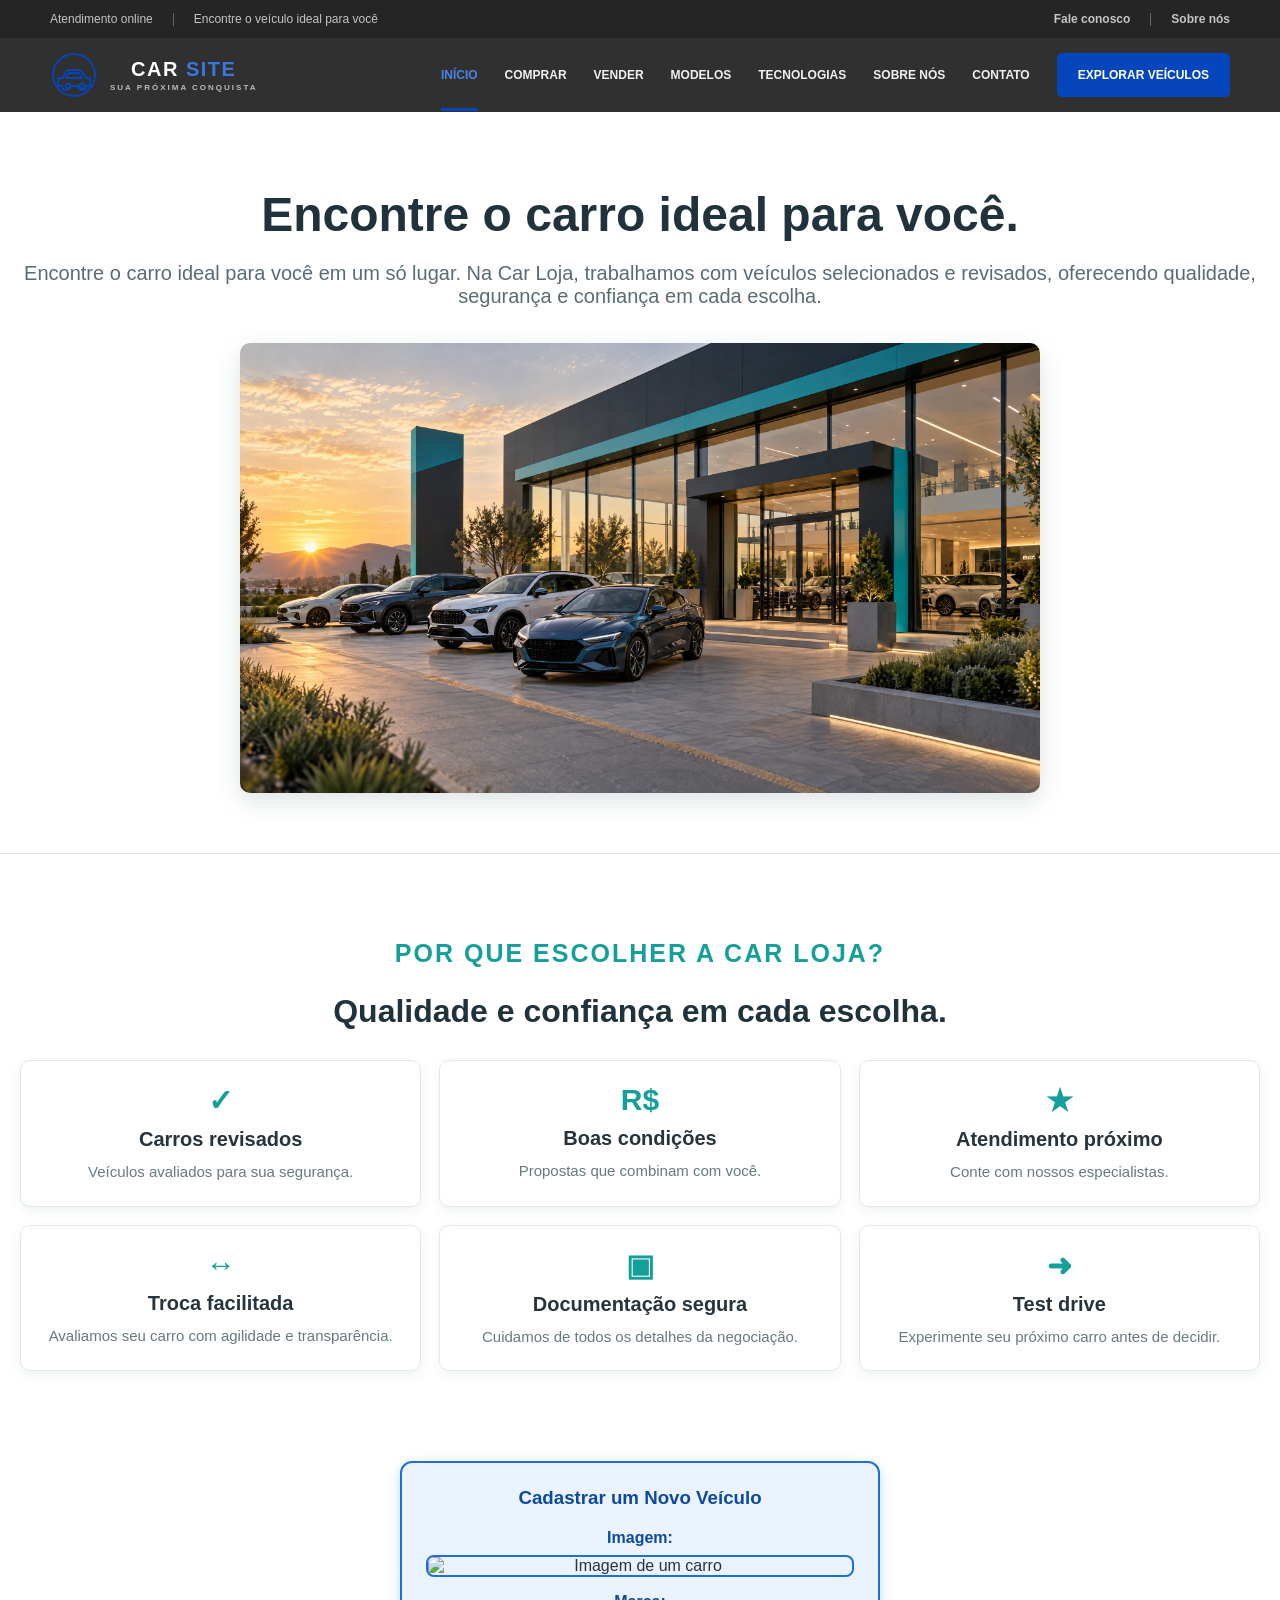
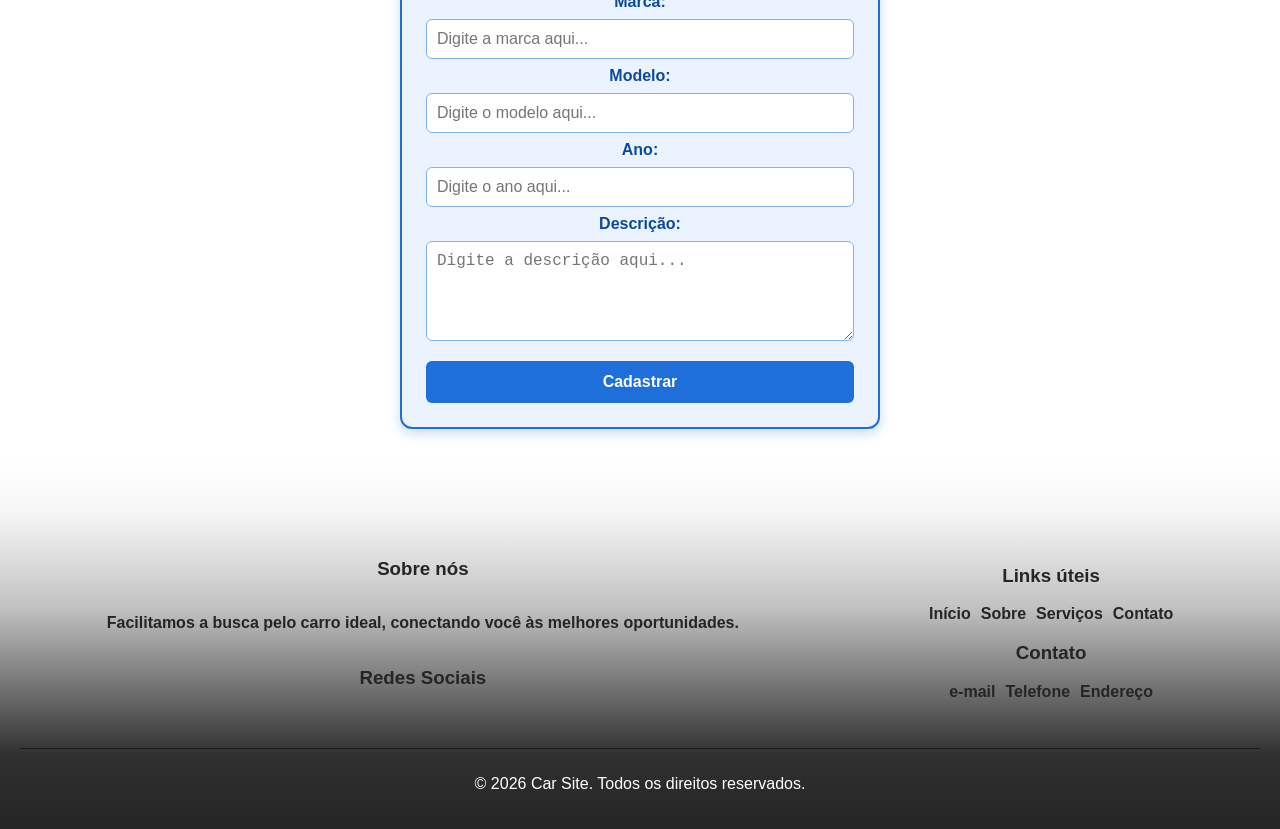
==== index.html @ 87655658 "terminei a pagina-tecnologia" ====
<!DOCTYPE html>
<html lang="pt-BR">

<head>
    <meta charset="UTF-8">
    <meta name="viewport" content="width=device-width, initial-scale=1.0">
    <meta name="description" content="Car Site - encontre seu próximo veículo.">
    <title>Car Site</title>

    <!-- Estilos do projeto -->
    <link rel="stylesheet" href="base.css">
    <link rel="stylesheet" href="css/style.css">
    <link rel="stylesheet" href="css/filtro.css">
</head> 
<body>
    <!-- Criado o primeiro arquivo do projeto -->

 <!-- CABECALHO: barra superior + navegacao principal -->
    <header class="site-header">

        <!-- Barra superior de informacoes -->
        <div class="topbar">
            <div class="header-container topbar-content">
                <div class="topbar-left">
                    <span>Atendimento online</span>
                    <span class="topbar-divider" aria-hidden="true"></span>
                    <span>Encontre o veículo ideal para você</span>
                </div>

                <div class="topbar-right">
                    <a href="#contato">Fale conosco</a>
                    <span class="topbar-divider" aria-hidden="true"></span>
                    <a href="#sobre">Sobre nós</a>
                </div>
            </div>
        </div>

        <!-- Navegacao principal -->
        <div class="main-nav">
            <div class="header-container nav-content">

                <a class="brand" href="#inicio" aria-label="Car Site - página inicial">
                    <span class="brand-mark" aria-hidden="true">
                        <svg viewBox="0 0 48 48" role="img">
                            <circle cx="24" cy="24" r="21" />
                            <path d="M8 27h5l4-8h14l5 8h4v8h-4a4 4 0 0 1-8 0h-8a4 4 0 0 1-8 0H8z" />
                            <path d="M19 22l-3 5h16l-3-5z" />
                            <circle cx="18" cy="35" r="2.4" />
                            <circle cx="32" cy="35" r="2.4" />
                        </svg>
                    </span>

                    <span class="brand-name">
                        <strong>CAR <span>SITE</span></strong>
                        <small>SUA PRÓXIMA CONQUISTA</small>
                    </span>
                </a>

                <!-- Menu mobile -->
                <input class="menu-toggle" type="checkbox" id="menu-toggle"
                    aria-label="Abrir ou fechar menu de navegação">

                <label class="menu-button" for="menu-toggle"
                    aria-label="Abrir ou fechar menu">
                    <span></span>
                    <span></span>
                    <span></span>
                </label>

                <nav class="navigation" aria-label="Menu principal">
                    <a class="nav-link active" href="index.html">Início</a>
                    <a class="nav-link" href="#comprar">Comprar</a>
                    <a class="nav-link" href="#vender">Vender</a>
                    <a class="nav-link" href="#modelos">Modelos</a>
                    <a class="nav-link" href="tecnologia.html">Tecnologias</a>
                    <a class="nav-link" href="#sobre">Sobre nós</a>
                    <a class="nav-link" href="#contato">Contato</a>
                    <a class="nav-cta" href="explorar.html">EXPLORAR VEÍCULOS</a>
                </nav>

            </div>
        </div>

    </header>

    <!-- Conteudo principal do site -->
    <main id="inicio">

        <section class="inicio">
            <h1>Encontre o carro ideal para você.</h1>
            <p>Encontre o carro ideal para você em um só lugar. Na Car Loja, trabalhamos com veículos selecionados e
                revisados, oferecendo qualidade, segurança e confiança em cada escolha.
            </p>
            <img class="imagem" src="./assets/loja-carros.png">
        </section>

        <section class="sobre" id="sobre">
            <p class="destaque">POR QUE ESCOLHER A CAR LOJA?</p>
            <h2>Qualidade e confiança em cada escolha.</h2>
            <div class="beneficios">
                <article><strong>✓</strong>
                    <h3>Carros revisados</h3>
                    <p>Veículos avaliados para sua segurança.</p>
                </article>
                <article><strong>R$</strong>
                    <h3>Boas condições</h3>
                    <p>Propostas que combinam com você.</p>
                </article>
                <article><strong>★</strong>
                    <h3>Atendimento próximo</h3>
                    <p>Conte com nossos especialistas.</p>
                </article>
                <article><strong>↔</strong>
                    <h3>Troca facilitada</h3>
                    <p>Avaliamos seu carro com agilidade e transparência.</p>
                </article>
                <article><strong>▣</strong>
                    <h3>Documentação segura</h3>
                    <p>Cuidamos de todos os detalhes da negociação.</p>
                </article>
                <article><strong>➜</strong>
                    <h3>Test drive</h3>
                    <p>Experimente seu próximo carro antes de decidir.</p>
                </article>
            </div>
        </section>
        
        <section class="formCadastro">
            <h3>Cadastrar um Novo Veículo</h3>

            <form id="formCadastroVeiculo">
                <label>Imagem:</label>
                <img src="https://midiawm1.webmotors.com.br/wp-content/uploads/2024/08/05142722/Fiat-Uno-Mille-Fire-Economy-2.webp" alt="Imagem de um carro" id="inImg">

                <label for="marca">Marca:</label>
                <input type="text" id="inMarca" name="marca" placeholder="Digite a marca aqui..." required>

                <label for="modelo">Modelo:</label>
                <input type="text" id="inModelo" name="modelo" placeholder="Digite o modelo aqui..." required>

                <label for="ano">Ano:</label>
                <input type="number" id="inAno" name="ano" placeholder="Digite o ano aqui..." required>

                <label for="descricao">Descrição:</label>
                <textarea name="descricao" id="inDescricao" placeholder="Digite a descrição aqui..."></textarea>

                <button type="submit">Cadastrar</button>
            </form>
        </section>

    </main>

    <!-- FOOTER desenvolvido pela colega -->
    <footer>

        <div class="informacoes">

            <div class="footer-esquerda">
                <h3>Sobre nós</h3>
                <p>Facilitamos a busca pelo carro ideal, conectando você às melhores oportunidades.</p>

                <h3>Redes Sociais</h3>

                <div class="links-redes-sociais">
                    <a href="" aria-label="Instagram">
                        <ion-icon name="logo-instagram"></ion-icon>
                    </a>

                    <a href="" aria-label="Facebook">
                        <ion-icon name="logo-facebook"></ion-icon>
                    </a>

                    <a href="" aria-label="LinkedIn">
                        <ion-icon name="logo-linkedin"></ion-icon>
                    </a>
                </div>
            </div>

            <div class="footer-direita">
                <h3>Links úteis</h3>

                <div class="links-uteis">
                    <a href="#">Início</a>
                    <a href="#">Sobre</a>
                    <a href="#">Serviços</a>
                    <a href="#">Contato</a>
                </div>

                <h3>Contato</h3>

                <div class="links-contato">
                    <a href="#">e-mail</a>
                    <a href="#">Telefone</a>
                    <a href="#">Endereço</a>
                </div>
            </div>

        </div>

        <hr>

        <div class="f2">
            <div class="footer-email">
                <p>© 2026 Car Site. Todos os direitos reservados.</p>
            </div>
        </div>

    </footer>

    <script type="module" src="./script.js"></script>
    <!-- Biblioteca de icones do footer -->
    <script type="module" src="https://unpkg.com/ionicons@7.1.0/dist/ionicons/ionicons.esm.js"></script>
    <script nomodule src="https://unpkg.com/ionicons@7.1.0/dist/ionicons/ionicons.js"></script>

</body>
</html>
---- base.css ----
body {
    min-height: 100vh;
    display: flex;
    flex-direction: column;
    background: #f4f8fa;
    color: #26343d;
    font: 16px Arial, sans-serif;
    text-align: center;
    padding: 0;
    margin: 0;
}

main {
    flex: 1;
    background-color: white;
}

/* =========== Formulário de Cadastro =============== */

.formCadastro {
    max-width: 480px;
    margin: 30px auto;
    padding: 24px;
    background-color: #eaf3ff;
    border: 2px solid #1e6fd9;
    border-radius: 12px;
    font-family: Arial, Helvetica, sans-serif;
    box-shadow: 0 4px 12px rgba(30, 111, 217, 0.25);
}

.formCadastro h3 {
    margin: 0 0 20px;
    text-align: center;
    color: #0d4a9e;
}

.formCadastro form {
    display: flex;
    flex-direction: column;
    gap: 8px;
}

.formCadastro label {
    font-weight: bold;
    color: #0d4a9e;
}

.formCadastro #inImg {
    width: 100%;
    max-height: 220px;
    object-fit: cover;
    border-radius: 8px;
    border: 2px solid #1e6fd9;
    margin-bottom: 8px;
}

.formCadastro input,
.formCadastro textarea {
    padding: 10px;
    border: 1px solid #7fb2f0;
    border-radius: 6px;
    background-color: #ffffff;
    font-size: 1rem;
    color: #0d2b52;
    outline: none;
    transition: border-color 0.2s, box-shadow 0.2s;
}

.formCadastro input:focus,
.formCadastro textarea:focus {
    border-color: #1e6fd9;
    box-shadow: 0 0 0 3px rgba(30, 111, 217, 0.25);
}

.formCadastro textarea {
    min-height: 100px;
    resize: vertical;
}

.formCadastro button {
    margin-top: 12px;
    padding: 12px;
    border: none;
    border-radius: 6px;
    background-color: #1e6fd9;
    color: #ffffff;
    font-size: 1rem;
    font-weight: bold;
    cursor: pointer;
    transition: background-color 0.2s;
}

.formCadastro button:hover {
    background-color: #0d4a9e;
}

.inicio {
    padding: 60px 20px
}

.destaque {
    color: #159f9a;
    font-size: 25px;
    font-weight: bold;
    letter-spacing: 2px
}

.inicio h1 {
    font-size: 48px;
    margin: 15px 0;
    color: #20323b
}

.inicio p:not(.destaque) {
    font-size: 20px;
    color: #5b6b73
}

.imagem {
    display: block;
    width: 100%;
    max-width: 800px;
    margin: 35px auto 0;
    border-radius: 10px;
    box-shadow: 0 8px 24px #23404a26
}

.imagem:hover {
    transform: scale(1.02);
    box-shadow: 0 10px 22px #23404a26;
}

.sobre {
    padding: 60px 20px;
    border-top: 1px solid #d9e4e8
}

.sobre h2 {
    font-size: 32px;
    margin: 10px 0 30px;
    color: #20323b
}

.beneficios {
    display: grid;
    grid-template-columns: repeat(3, 1fr);
    gap: 18px
}

.beneficios article {
    padding: 22px;
    background: #fff;
    border: 1px solid #e0eaed;
    border-radius: 10px;
    box-shadow: 0 4px 12px #23404a12;
    transition: transform .25s ease, box-shadow .25s ease
}

.beneficios article:hover {
    transform: scale(1.05);
    box-shadow: 0 10px 22px #23404a26
}

.beneficios strong {
    color: #159f9a;
    font-size: 30px
}

.beneficios h3 {
    font-size: 20px;
    margin: 10px 0;
    color: #26343d
}

.beneficios p {
    margin: 0;
    font-size: 15px;
    line-height: 1.5;
    color: #687980
}

footer {
    display: flex;
    flex-direction: column;
    justify-content: center;
    gap: 10px;
    align-items: center;
    padding: 20px;
    color:white;
    background: linear-gradient(
        to bottom,
        #ffffff 0%,
        #f5f5f5 15%,
        #c3c2c2 40%,
        #303030 80%,
        #252525 100%
    );
    
}

.informacoes {
    display: flex;
    background-color: transparent;
    align-items: center;
    flex-direction: row;
    gap: 150px;
    justify-content: center;
    width: 100%;
    margin-top: 40px;
    margin-bottom: 10px;
}

.footer-esquerda, .footer-direita {
    display: flex;
    flex-direction: column;
    align-items: center;
    padding: 20px;
    color: #252525;
    background-color: transparent;
     font-weight: bold;
}

a {
    color: #252525;
    text-decoration: none;
    font-weight: bold;
}

hr {
    border: none;
    height: 1px;
    background-color: rgb(24, 24, 24);
    width: 100%;
    margin: 0;
}

.links-redes-sociais {
    display: flex;
    gap: 10px;
}

.links-uteis {
    display: flex;
    gap: 10px;
}

.links-contato {
    display: flex;
    gap: 10px;
}
.card {
    width: 250px;
    padding: 15px;
    border: 1px solid #ddd;
    border-radius: 10px;
}

.card img {
    width: 100%;
    height: 150px;
    object-fit: cover;
    border-radius: 8px;
}

.lista {
    display: flex;
    flex-wrap: wrap;
}
---- css/style.css ----
/* ================================
   CAR SITE - CABECALHO
   ================================ */

:root {
  --header-dark: #252525;
  --header-main: #303030;
  --header-text: #f5f5f5;
  --header-muted: #c5c5c5;
  --brand-blue: #0646bd;
  --brand-blue-hover: #003995;
  --content-width: 1180px;
}

* {
  box-sizing: border-box;
}

html {
  scroll-behavior: smooth;
}

body {
  margin: 0;
  font-family: Arial, Helvetica, sans-serif;
}

/* Container centralizado */
.header-container {
  width: min(var(--content-width), calc(100% - 48px));
  margin: 0 auto;
}

/* Barra superior */
.topbar {
  min-height: 38px;
  background-color: var(--header-dark);
  color: var(--header-muted);
  font-size: 12px;
}

.topbar-content,
.topbar-left,
.topbar-right {
  display: flex;
  align-items: center;
}

.topbar-content {
  min-height: 38px;
  justify-content: space-between;
  gap: 20px;
}

.topbar-left,
.topbar-right {
  gap: 20px;
}

.topbar a {
  color: var(--header-muted);
  text-decoration: none;
  transition: color 0.2s ease;
}

.topbar a:hover {
  color: #ffffff;
}

.topbar-divider {
  width: 1px;
  height: 13px;
  background-color: #666666;
}

/* Barra principal de navegacao */
.main-nav {
  background-color: var(--header-main);
  color: var(--header-text);
}

.nav-content {
  min-height: 74px;
  display: flex;
  align-items: center;
  justify-content: space-between;
  gap: 32px;
}

/* Marca */
.brand {
  display: inline-flex;
  align-items: center;
  gap: 12px;
  flex-shrink: 0;
  color: var(--header-text);
  text-decoration: none;
}

.brand-mark {
  width: 48px;
  height: 48px;
  display: grid;
  place-items: center;
  color: var(--brand-blue);
}

.brand-mark svg {
  width: 100%;
  height: 100%;
  fill: none;
  stroke: currentColor;
  stroke-width: 1.8;
  stroke-linecap: round;
  stroke-linejoin: round;
}

.brand-mark svg path {
  fill: none;
}

.brand-name {
  display: flex;
  flex-direction: column;
  gap: 4px;
}

.brand-name strong {
  color: #ffffff;
  font-size: 20px;
  letter-spacing: 1.5px;
  line-height: 1;
}

.brand-name strong span {
  color: #3977df;
}

.brand-name small {
  color: #bcbcbc;
  font-size: 8px;
  letter-spacing: 2px;
}

/* Links do menu */
.navigation {
  display: flex;
  align-items: center;
  justify-content: flex-end;
  gap: 27px;
}

.nav-link {
  position: relative;
  padding: 29px 0;
  color: #f1f1f1;
  font-size: 12px;
  font-weight: 700;
  text-decoration: none;
  text-transform: uppercase;
  white-space: nowrap;
  transition: color 0.2s ease;
}

.nav-link:hover,
.nav-link.active {
  color: #4b83e5;
}

.nav-link.active::after {
  position: absolute;
  right: 0;
  bottom: 0;
  left: 0;
  height: 3px;
  background-color: var(--brand-blue);
  content: "";
}

/* Botao principal */
.nav-cta {
  display: inline-flex;
  min-height: 44px;
  align-items: center;
  justify-content: center;
  padding: 0 21px;
  border-radius: 5px;
  background-color: var(--brand-blue);
  color: #ffffff;
  font-size: 12px;
  font-weight: 700;
  text-decoration: none;
  white-space: nowrap;
  transition: background-color 0.2s ease, transform 0.2s ease;
}

.nav-cta:hover {
  background-color: var(--brand-blue-hover);
  transform: translateY(-1px);
}

/* Menu mobile: controle sem JavaScript */
.menu-toggle,
.menu-button {
  display: none;
}

/* Ajustes para telas menores */
@media (max-width: 980px) {
  .nav-content {
    gap: 18px;
  }

  .navigation {
    gap: 16px;
  }

  .nav-link {
    font-size: 11px;
  }

  .nav-cta {
    padding: 0 14px;
    font-size: 11px;
  }
}

@media (max-width: 760px) {
  .header-container {
    width: min(100% - 32px, var(--content-width));
  }

  .topbar-content {
    justify-content: center;
  }

  .topbar-left {
    display: none;
  }

  .topbar-right {
    min-height: 34px;
    gap: 14px;
  }

  .nav-content {
    position: relative;
    min-height: 70px;
    flex-wrap: wrap;
    justify-content: space-between;
    padding: 10px 0;
  }

  .brand-mark {
    width: 43px;
    height: 43px;
  }

  .brand-name strong {
    font-size: 18px;
  }

  /* Botao hamburguer */
  .menu-button {
    display: flex;
    width: 42px;
    height: 42px;
    flex-direction: column;
    align-items: center;
    justify-content: center;
    gap: 5px;
    border: 1px solid #555555;
    border-radius: 5px;
    cursor: pointer;
  }

  .menu-button span {
    width: 19px;
    height: 2px;
    border-radius: 2px;
    background-color: #ffffff;
  }

  .menu-toggle {
    position: absolute;
    width: 1px;
    height: 1px;
    overflow: hidden;
    clip: rect(0, 0, 0, 0);
    white-space: nowrap;
  }

  .navigation {
    display: none;
    width: 100%;
    flex-direction: column;
    align-items: stretch;
    gap: 0;
    padding: 8px 0 12px;
  }

  .nav-link {
    padding: 13px 4px;
    border-bottom: 1px solid #444444;
    font-size: 12px;
  }

  .nav-link.active::after {
    display: none;
  }

  .nav-cta {
    min-height: 43px;
    margin-top: 12px;
  }

  .menu-toggle:checked ~ .navigation {
    display: flex;
  }

  .menu-toggle:focus-visible + .menu-button {
    outline: 2px solid #7eabff;
    outline-offset: 3px;
  }
}

@media (max-width: 380px) {
  .topbar {
    font-size: 11px;
  }

  .topbar-right {
    gap: 9px;
  }

  .brand {
    gap: 8px;
  }

  .brand-mark {
    width: 38px;
    height: 38px;
  }

  .brand-name strong {
    font-size: 16px;
  }

  .brand-name small {
    font-size: 7px;
    letter-spacing: 1.5px;
  }
}


/* =====================================
   NEWSLETTER - CAR SITE
===================================== */

.newsletter-section {
    background: #172b3f;
    padding: 65px 8%;
    color: #ffffff;
}

.newsletter-container {
    max-width: 1200px;
    margin: 0 auto;
    display: flex;
    align-items: center;
    justify-content: space-between;
    gap: 50px;
}

.newsletter-text {
    flex: 1;
    text-align: center;
    display: flex;
    flex-direction: column;
    align-items: center;
    justify-content: center;
}

.newsletter-tag {
    color: #55aaff;
    font-size: 13px;
    font-weight: bold;
    letter-spacing: 2px;
}

.newsletter-text h2 {
    font-size: 34px;
    margin: 15px 0;
    text-align: center;
}

.newsletter-text p {
    color: #d1dbe5;
    line-height: 1.7;
    max-width: 480px;
    margin: 0 auto;
    text-align: center;
}

.newsletter-info {
    display: inline-block;
    margin-top: 15px;
    color: #8fc7ff;
    font-size: 14px;
    text-align: center;
}

.newsletter-form {
    flex: 1;
    max-width: 450px;
    background: #ffffff;
    padding: 30px;
    border-radius: 12px;
    color: #26384a;
}

.newsletter-input {
    display: flex;
    flex-direction: column;
    margin-bottom: 15px;
}

.newsletter-input label {
    font-weight: bold;
    margin-bottom: 7px;
    font-size: 14px;
    text-align: center;
}

.newsletter-input input {
    padding: 12px;
    border: 1px solid #d1d9e0;
    border-radius: 6px;
    font-size: 14px;
    outline: none;
    box-sizing: border-box;
    width: 100%;
}

.newsletter-input input:focus {
    border-color: #2585d8;
}

.newsletter-observacao {
    color: #687786;
    font-size: 12px;
    margin-bottom: 15px;
    text-align: center;
}

.newsletter-button {
    width: 100%;
    padding: 14px;
    border: none;
    border-radius: 6px;
    background: #2585d8;
    color: #ffffff;
    font-size: 15px;
    font-weight: bold;
    cursor: pointer;
    transition: background 0.3s;
}

.newsletter-button:hover {
    background: #1768ad;
}

/* RESPONSIVIDADE */

@media (max-width: 768px) {
    .newsletter-container {
        flex-direction: column;
        align-items: center;
        gap: 30px;
    }

    .newsletter-text {
        width: 100%;
    }

    .newsletter-text h2 {
        font-size: 27px;
    }

    .newsletter-form {
        max-width: 450px;
        box-sizing: border-box;
        width: 100%;
    }
}
---- css/filtro.css ----
.filtro {
    display: flex;
    justify-content: center;
    padding: 30px 20px;
    background-color: white;
}

.filtro-form {
    display: flex;
    flex-direction: row;
    align-items: flex-end;
    justify-content: center;
    flex-wrap: wrap;
    gap: 16px;
}

.filtro-campo {
    display: flex;
    flex-direction: column;
    gap: 6px;
    min-width: 220px;
}

.filtro-campo label {
    font-size: 13px;
    font-weight: 600;
    color: rgb(90, 90, 90);
    text-transform: uppercase;
    letter-spacing: 0.5px;
}

.filtro-campo input {
    padding: 13px 16px;
    font-size: 15px;
    color: black;
    background-color: rgb(245, 245, 245);
    border: 2px solid transparent;
    border-radius: 10px;
    transition: background-color 0.2s, border-color 0.2s;
}

.filtro-campo input::placeholder {
    color: rgb(150, 150, 150);
}

.filtro-campo input:hover {
    background-color: rgb(235, 235, 235);
}

.filtro-campo input:focus {
    outline: none;
    background-color: white;
    border-color: black;
}

/* esconde a setinha padrão do datalist */
.filtro-campo input::-webkit-calendar-picker-indicator {
    display: none !important;
}

.filtro-botoes {
    display: flex;
    gap: 10px;
}

.filtro-botoes button {
    padding: 13px 24px;
    font-size: 15px;
    font-weight: 600;
    border: 2px solid black;
    border-radius: 10px;
    cursor: pointer;
    transition: background-color 0.2s, color 0.2s;
}

.botao-filtrar {
    background-color: black;
    color: white;
}

.botao-filtrar:hover {
    background-color: rgb(60, 60, 60);
    border-color: rgb(60, 60, 60);
}

.botao-limpar {
    background-color: white;
    color: black;
}

.botao-limpar:hover {
    background-color: rgb(235, 235, 235);
}

@media (max-width: 600px) {
    .filtro-form {
        flex-direction: column;
        align-items: stretch;
        width: 100%;
    }

    .filtro-botoes button {
        flex: 1;
    }
}
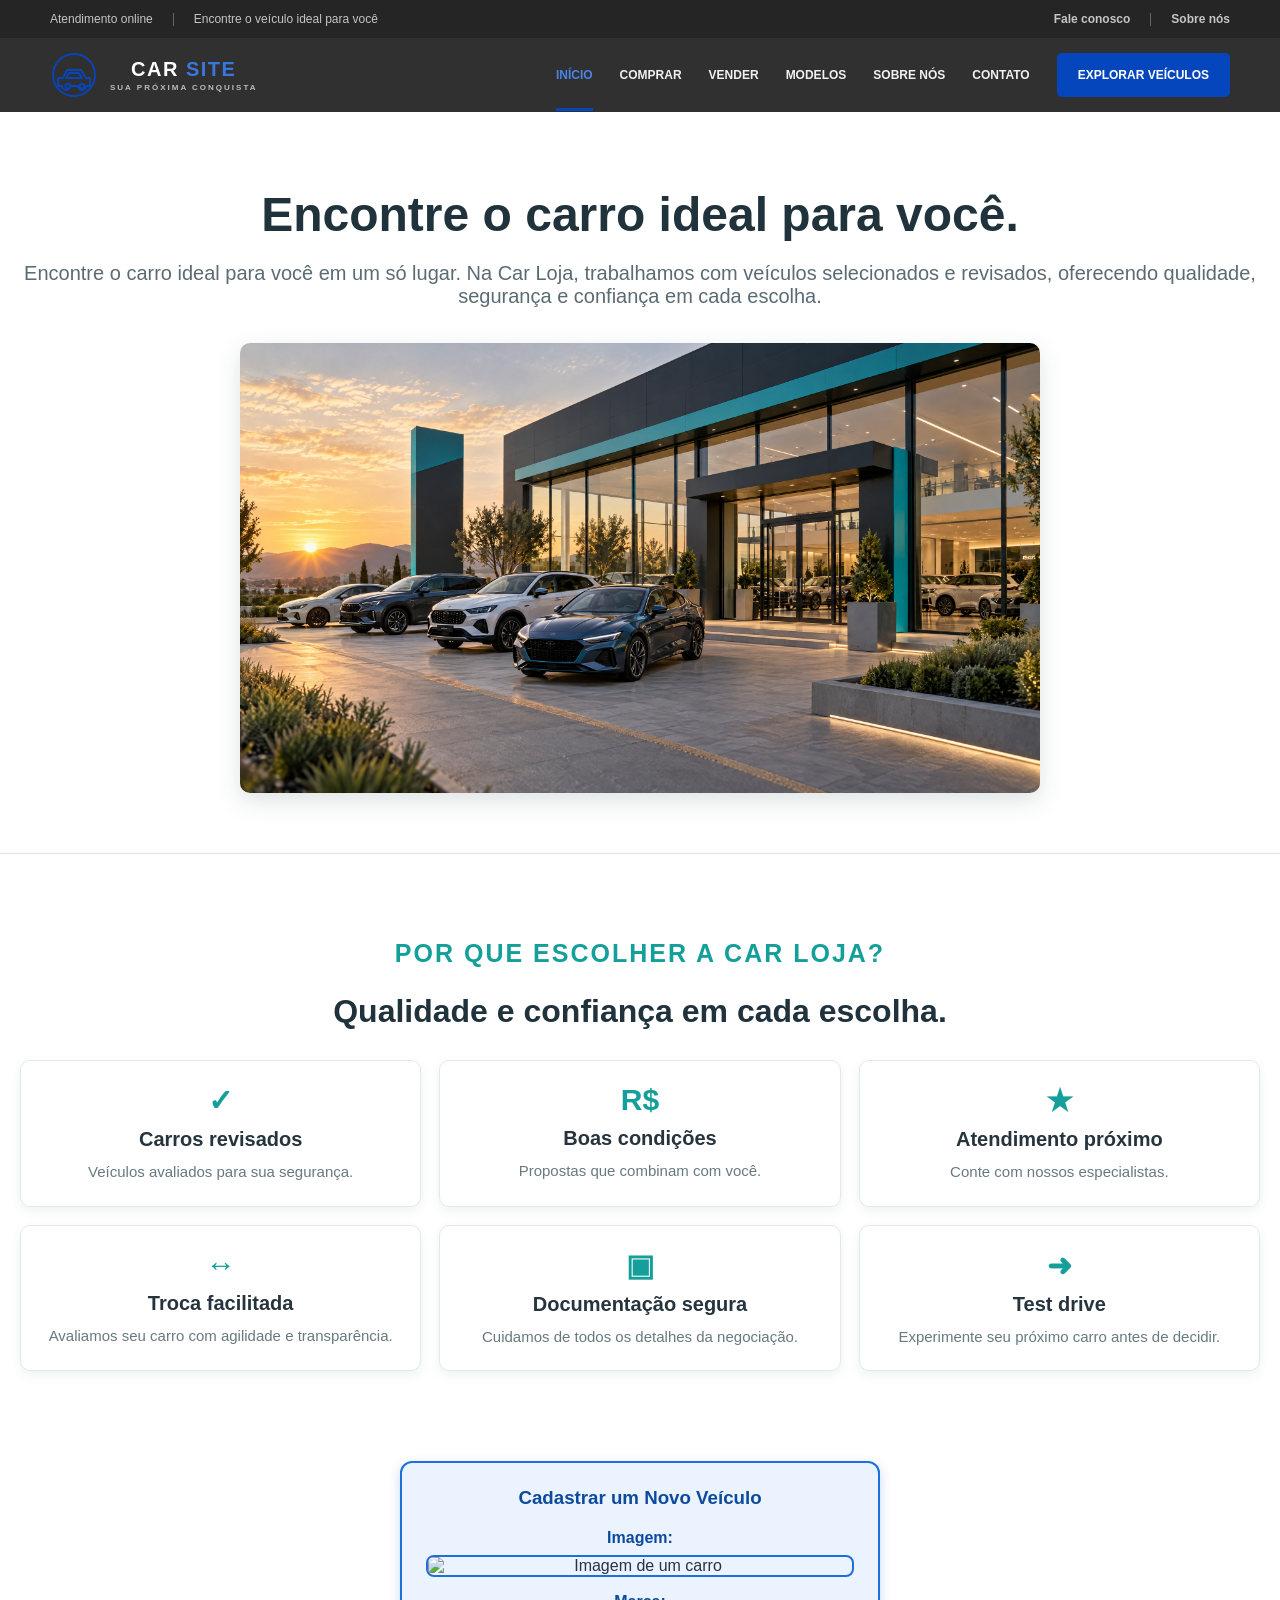
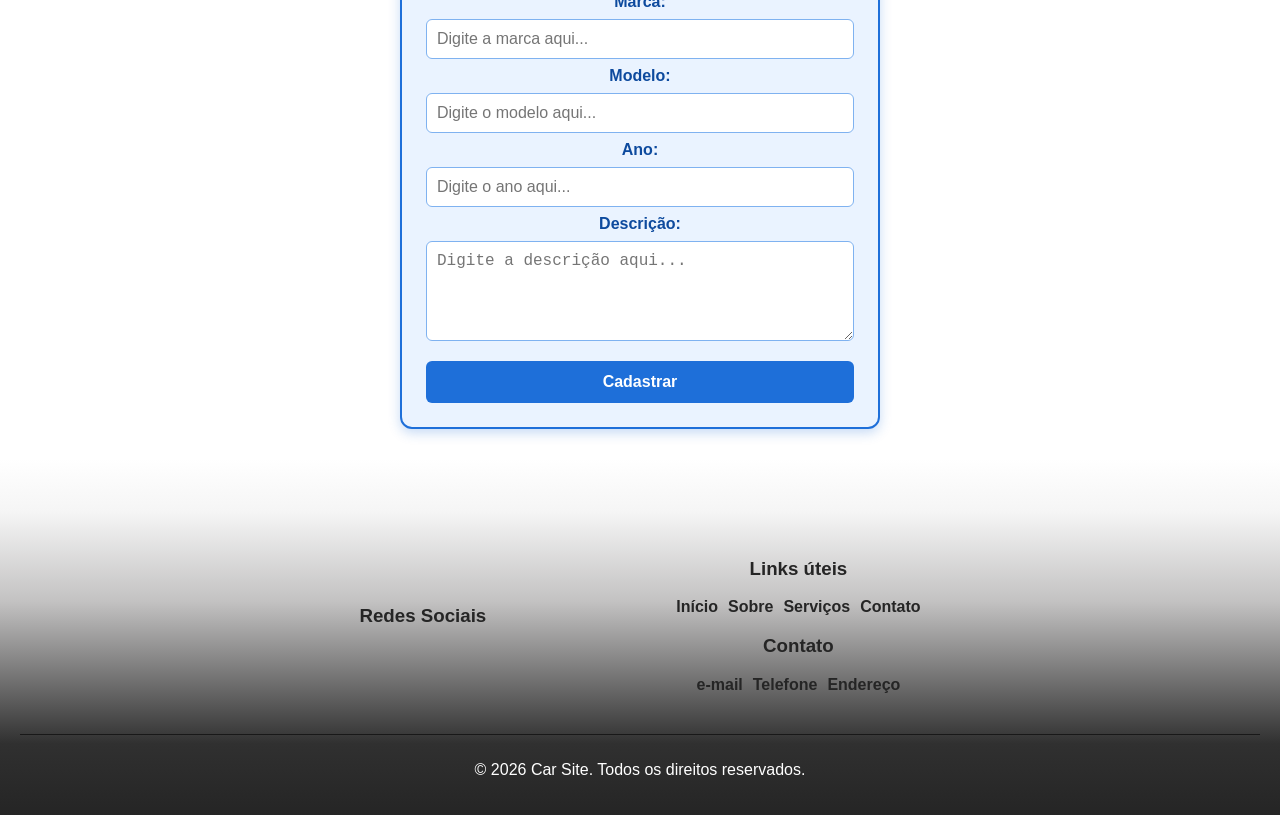
==== commit 4fcfedaa: "finalizaei o que faltava na pagina sobreNos" ====
--- a/index.html
+++ b/index.html
@@ -73,8 +73,7 @@
                     <a class="nav-link" href="#comprar">Comprar</a>
                     <a class="nav-link" href="#vender">Vender</a>
                     <a class="nav-link" href="#modelos">Modelos</a>
-                    <a class="nav-link" href="tecnologia.html">Tecnologias</a>
-                    <a class="nav-link" href="#sobre">Sobre nós</a>
+                    <a class="nav-link" href="./sobreNos.html">Sobre nós</a>
                     <a class="nav-link" href="#contato">Contato</a>
                     <a class="nav-cta" href="explorar.html">EXPLORAR VEÍCULOS</a>
                 </nav>
@@ -157,8 +156,6 @@
         <div class="informacoes">
 
             <div class="footer-esquerda">
-                <h3>Sobre nós</h3>
-                <p>Facilitamos a busca pelo carro ideal, conectando você às melhores oportunidades.</p>
 
                 <h3>Redes Sociais</h3>
 
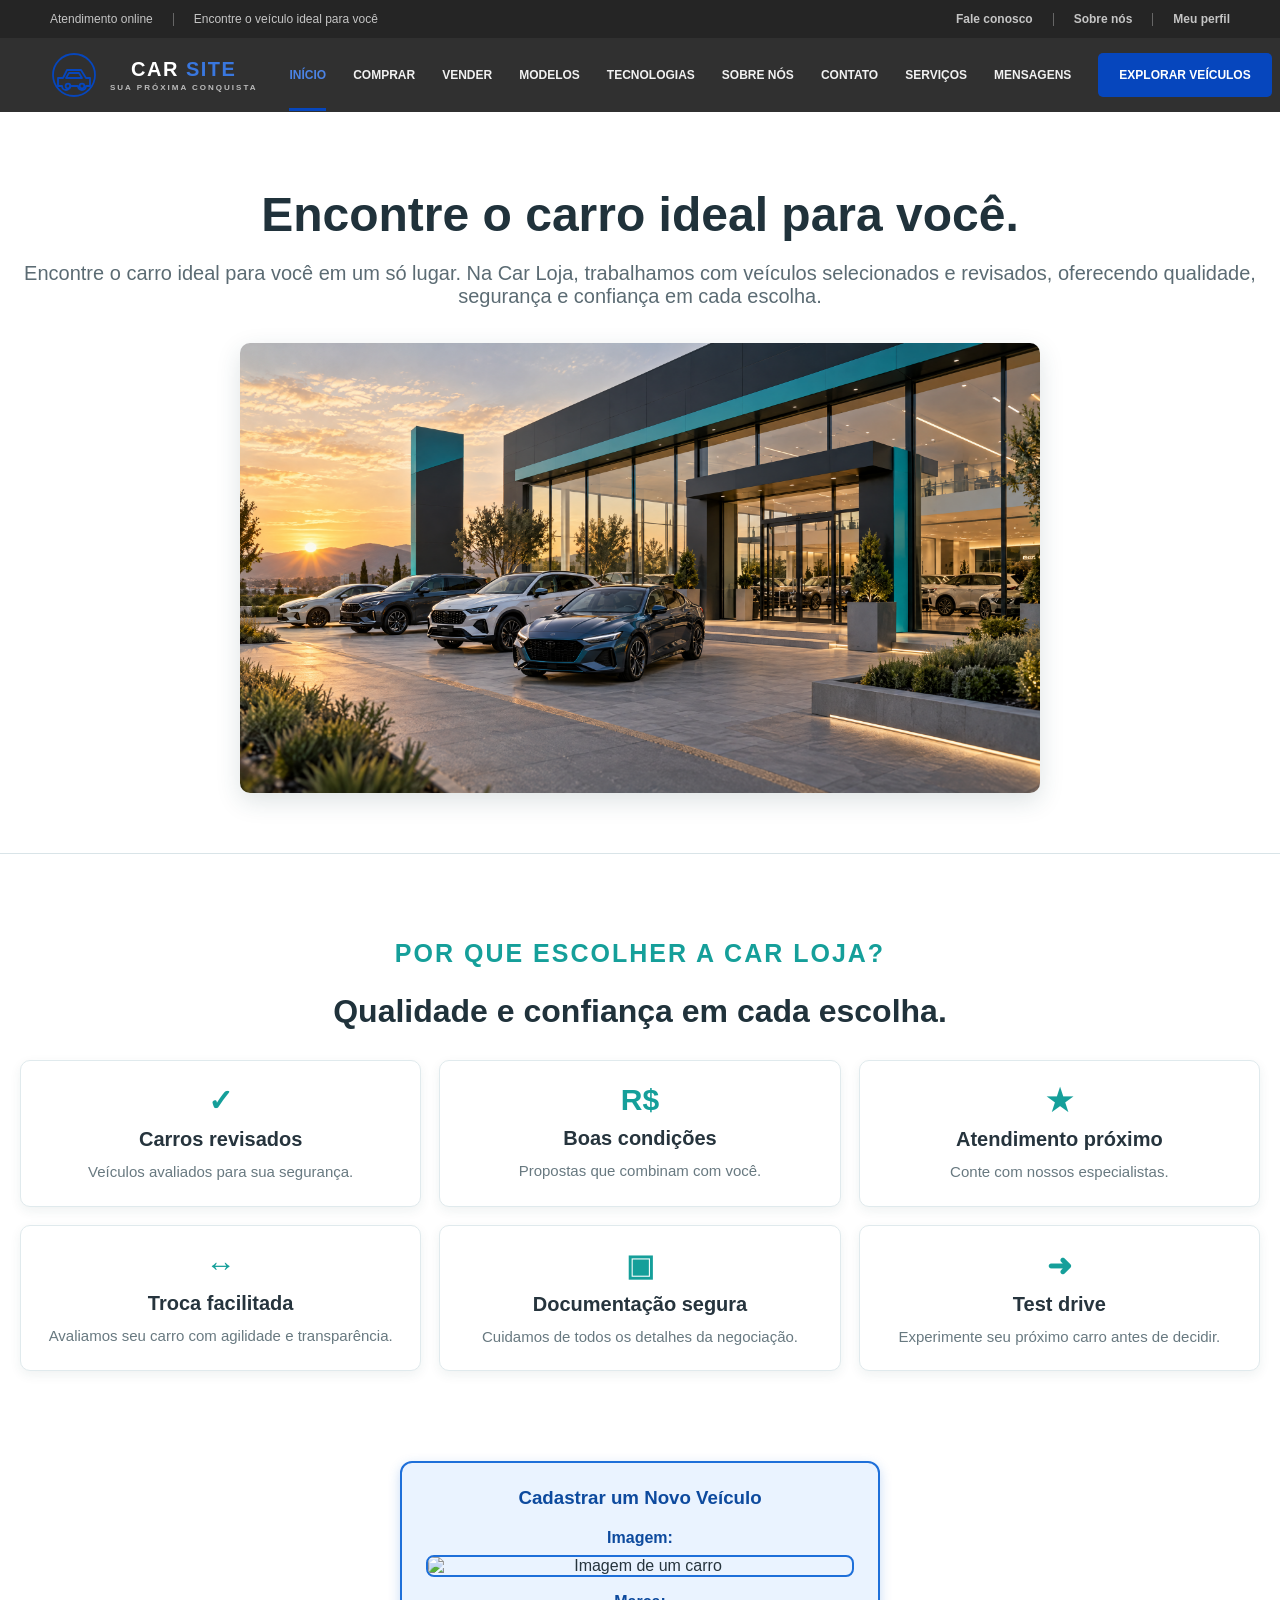
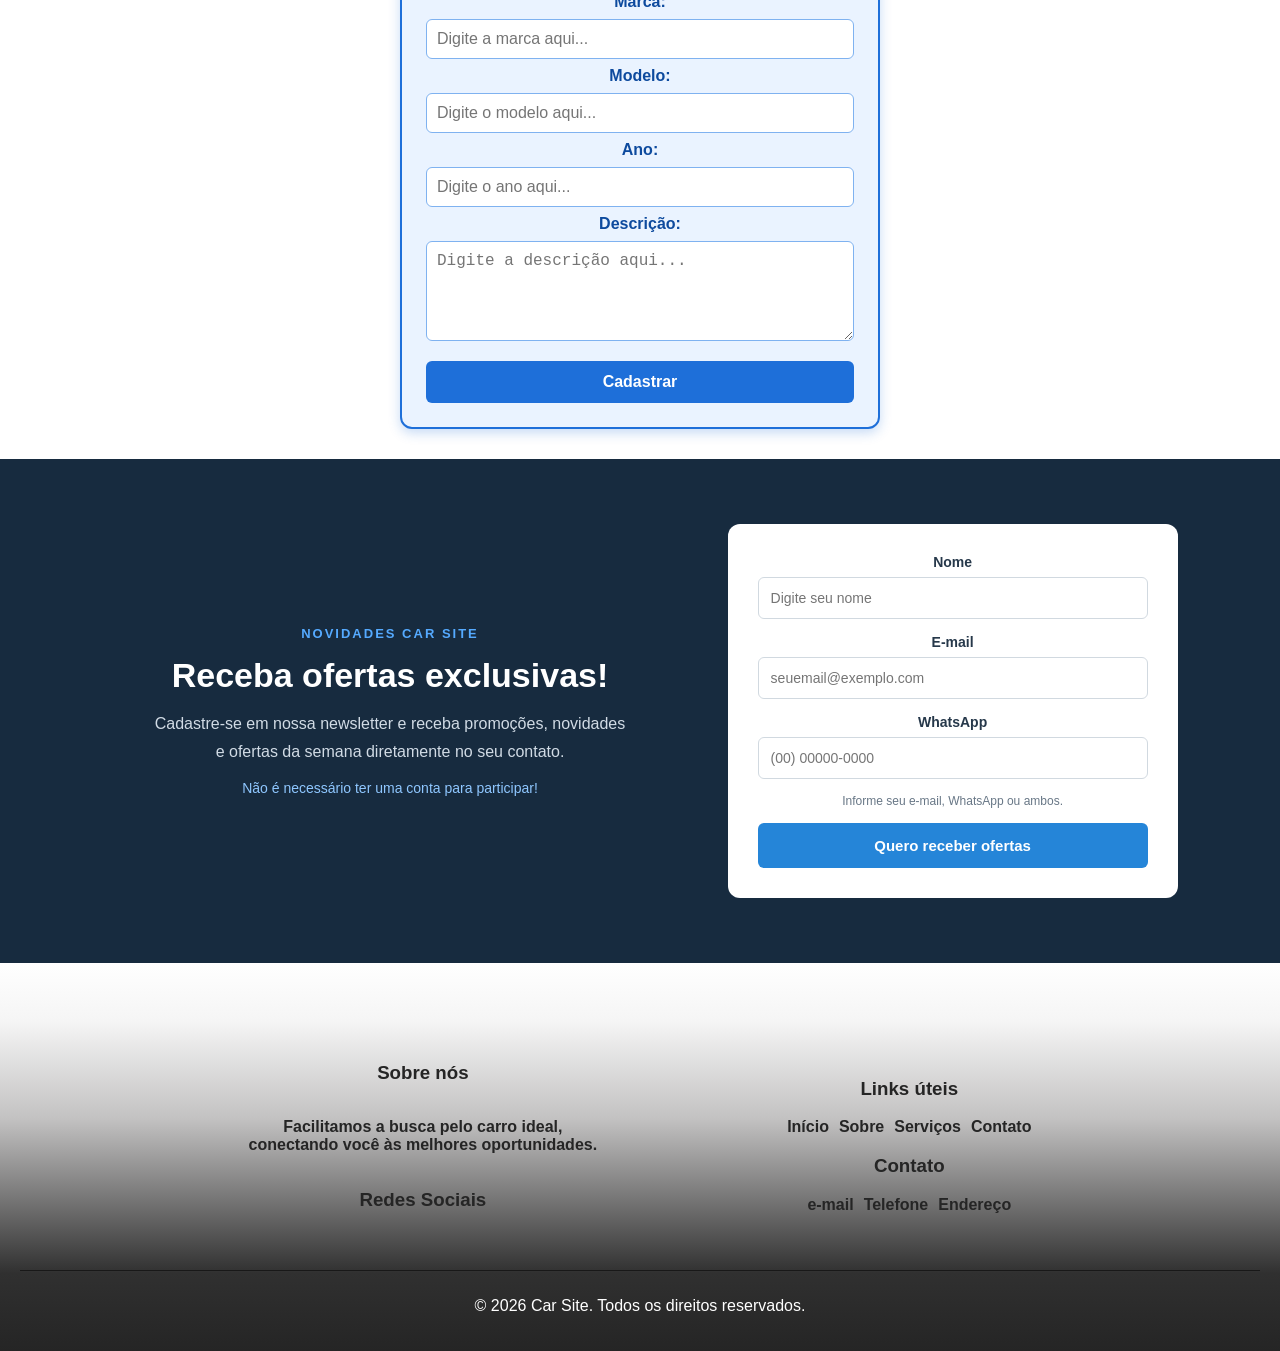
==== commit 8425a1f1: "Merge branch 'develop' of https://github.com/bruno88/engenharia-gitflow-2026 into develop" ====
--- a/index.html
+++ b/index.html
@@ -1,4 +1,3 @@
-
 <!DOCTYPE html>
 <html lang="pt-BR">
 
@@ -12,11 +11,12 @@
     <link rel="stylesheet" href="base.css">
     <link rel="stylesheet" href="css/style.css">
     <link rel="stylesheet" href="css/filtro.css">
-</head> 
+</head>
+
 <body>
     <!-- Criado o primeiro arquivo do projeto -->
 
- <!-- CABECALHO: barra superior + navegacao principal -->
+    <!-- CABECALHO: barra superior + navegacao principal -->
     <header class="site-header">
 
         <!-- Barra superior de informacoes -->
@@ -32,6 +32,8 @@
                     <a href="#contato">Fale conosco</a>
                     <span class="topbar-divider" aria-hidden="true"></span>
                     <a href="#sobre">Sobre nós</a>
+                    <span class="topbar-divider" aria-hidden="true"></span>
+                    <a href="./perfil.html">Meu perfil</a>
                 </div>
             </div>
         </div>
@@ -40,7 +42,7 @@
         <div class="main-nav">
             <div class="header-container nav-content">
 
-                <a class="brand" href="#inicio" aria-label="Car Site - página inicial">
+                <a class="brand" href="index.html#inicio" aria-label="Car Site - página inicial">
                     <span class="brand-mark" aria-hidden="true">
                         <svg viewBox="0 0 48 48" role="img">
                             <circle cx="24" cy="24" r="21" />
@@ -61,8 +63,7 @@
                 <input class="menu-toggle" type="checkbox" id="menu-toggle"
                     aria-label="Abrir ou fechar menu de navegação">
 
-                <label class="menu-button" for="menu-toggle"
-                    aria-label="Abrir ou fechar menu">
+                <label class="menu-button" for="menu-toggle" aria-label="Abrir ou fechar menu">
                     <span></span>
                     <span></span>
                     <span></span>
@@ -73,8 +74,12 @@
                     <a class="nav-link" href="#comprar">Comprar</a>
                     <a class="nav-link" href="#vender">Vender</a>
                     <a class="nav-link" href="#modelos">Modelos</a>
-                    <a class="nav-link" href="./sobreNos.html">Sobre nós</a>
+                    <a class="nav-link" href="tecnologia.html">Tecnologias</a>
+                    <a class="nav-link" href="#sobre">Sobre nós</a>
                     <a class="nav-link" href="#contato">Contato</a>
+                    <a class="nav-link" href="servico.html">Serviços</a>
+                    <a class="nav-link" href="mensagens.html">Mensagens</a>
+
                     <a class="nav-cta" href="explorar.html">EXPLORAR VEÍCULOS</a>
                 </nav>
 
@@ -124,13 +129,14 @@
                 </article>
             </div>
         </section>
-        
+
         <section class="formCadastro">
             <h3>Cadastrar um Novo Veículo</h3>
 
             <form id="formCadastroVeiculo">
                 <label>Imagem:</label>
-                <img src="https://midiawm1.webmotors.com.br/wp-content/uploads/2024/08/05142722/Fiat-Uno-Mille-Fire-Economy-2.webp" alt="Imagem de um carro" id="inImg">
+                <img src="https://midiawm1.webmotors.com.br/wp-content/uploads/2024/08/05142722/Fiat-Uno-Mille-Fire-Economy-2.webp"
+                    alt="Imagem de um carro" id="inImg">
 
                 <label for="marca">Marca:</label>
                 <input type="text" id="inMarca" name="marca" placeholder="Digite a marca aqui..." required>
@@ -146,9 +152,58 @@
 
                 <button type="submit">Cadastrar</button>
             </form>
+
+        </section>
+
+        <!-- NEWSLETTER -->
+        <section class="newsletter-section" id="newsletter">
+            <div class="newsletter-container">
+
+                <div class="newsletter-text">
+                    <span class="newsletter-tag">NOVIDADES CAR SITE</span>
+
+                    <h2>Receba ofertas exclusivas!</h2>
+
+                    <p>
+                        Cadastre-se em nossa newsletter e receba promoções,
+                        novidades e ofertas da semana diretamente no seu contato.
+                    </p>
+
+                    <span class="newsletter-info">
+                        Não é necessário ter uma conta para participar!
+                    </span>
+                </div>
+
+                <form class="newsletter-form">
+                    <div class="newsletter-input">
+                        <label for="newsletter-nome">Nome</label>
+                        <input type="text" id="newsletter-nome" name="nome" placeholder="Digite seu nome" required>
+                    </div>
+
+                    <div class="newsletter-input">
+                        <label for="newsletter-email">E-mail</label>
+                        <input type="email" id="newsletter-email" name="email" placeholder="seuemail@exemplo.com">
+                    </div>
+
+                    <div class="newsletter-input">
+                        <label for="newsletter-whatsapp">WhatsApp</label>
+                        <input type="tel" id="newsletter-whatsapp" name="whatsapp" placeholder="(00) 00000-0000">
+                    </div>
+
+                    <p class="newsletter-observacao">
+                        Informe seu e-mail, WhatsApp ou ambos.
+                    </p>
+
+                    <button type="button" class="newsletter-button">
+                        Quero receber ofertas
+                    </button>
+                </form>
+
+            </div>
         </section>
 
     </main>
+
 
     <!-- FOOTER desenvolvido pela colega -->
     <footer>
@@ -156,6 +211,8 @@
         <div class="informacoes">
 
             <div class="footer-esquerda">
+                <h3>Sobre nós</h3>
+                <p>Facilitamos a busca pelo carro ideal, <br>conectando você às melhores oportunidades.</p>
 
                 <h3>Redes Sociais</h3>
 
@@ -205,10 +262,14 @@
 
     </footer>
 
+
+
     <script type="module" src="./script.js"></script>
     <!-- Biblioteca de icones do footer -->
     <script type="module" src="https://unpkg.com/ionicons@7.1.0/dist/ionicons/ionicons.esm.js"></script>
     <script nomodule src="https://unpkg.com/ionicons@7.1.0/dist/ionicons/ionicons.js"></script>
+    <script type="module" src="Veiculo.js"></script>
 
 </body>
-</html>
+
+</html>
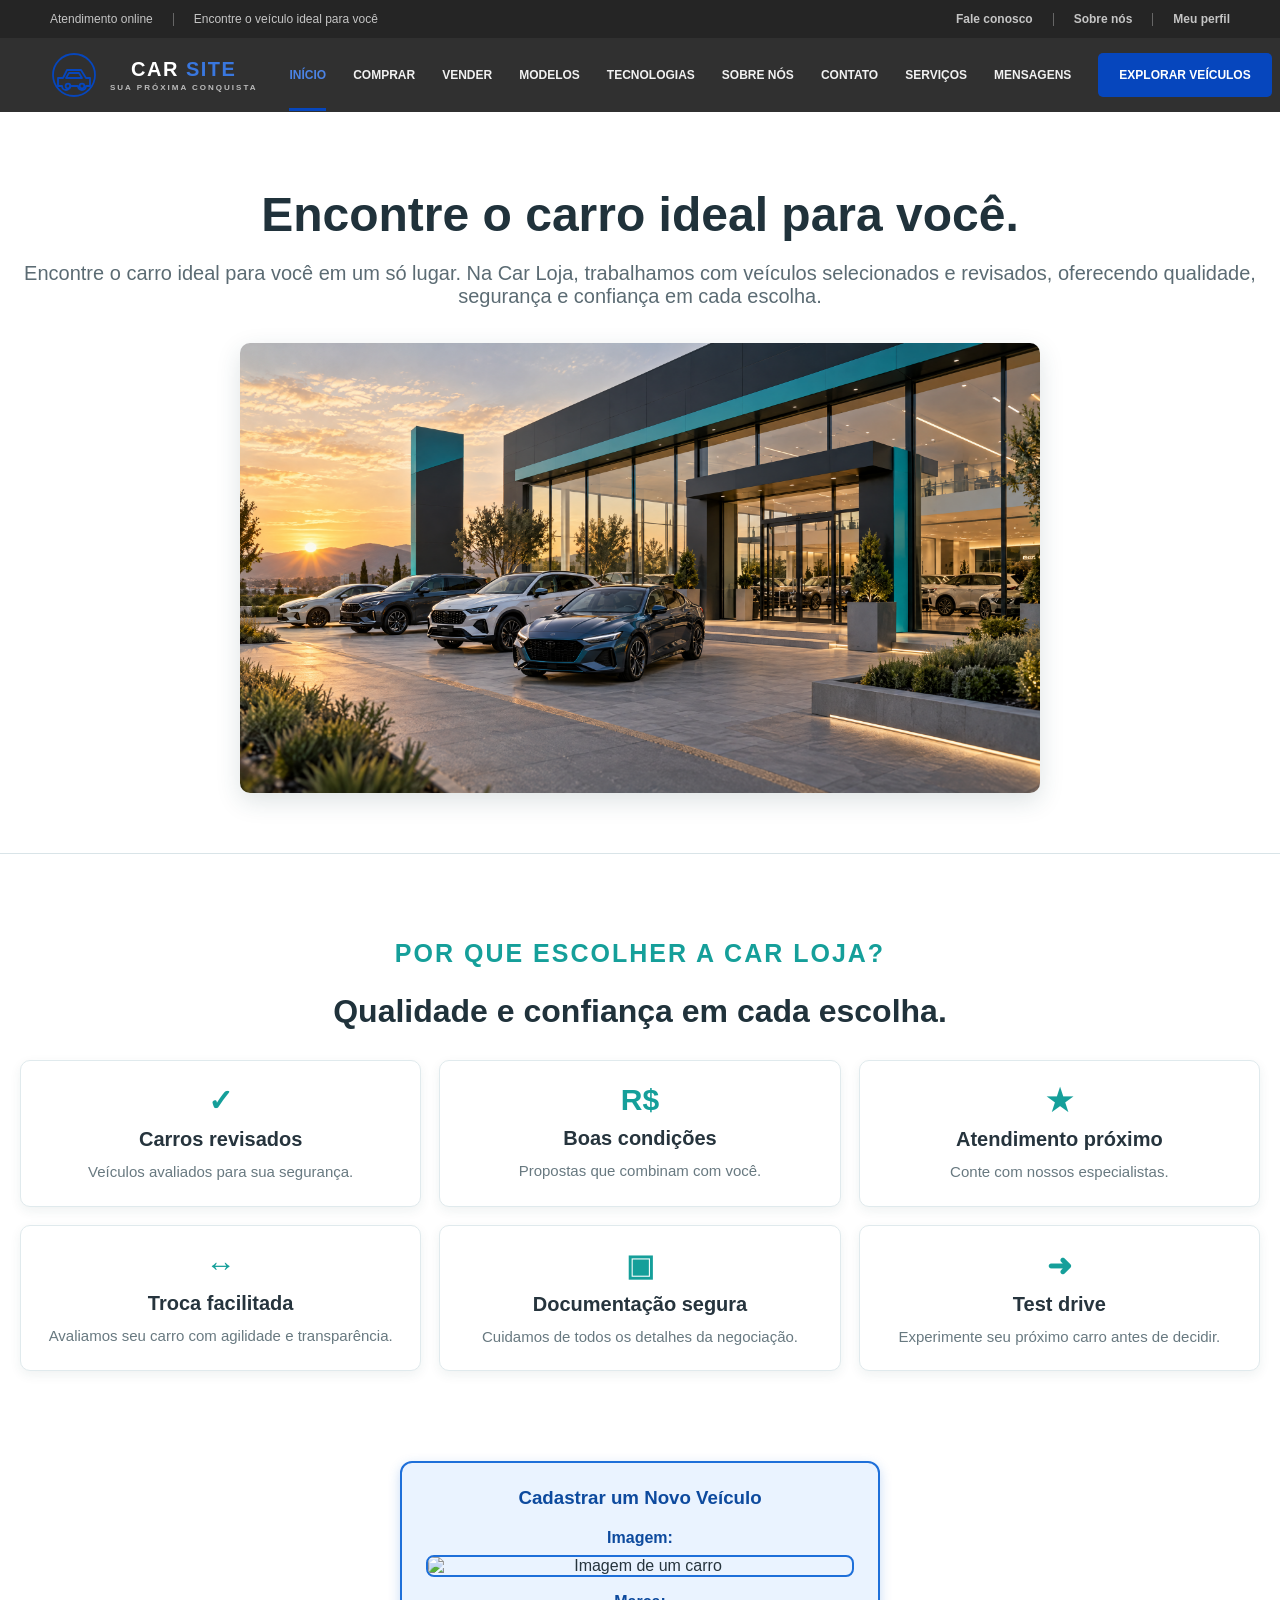
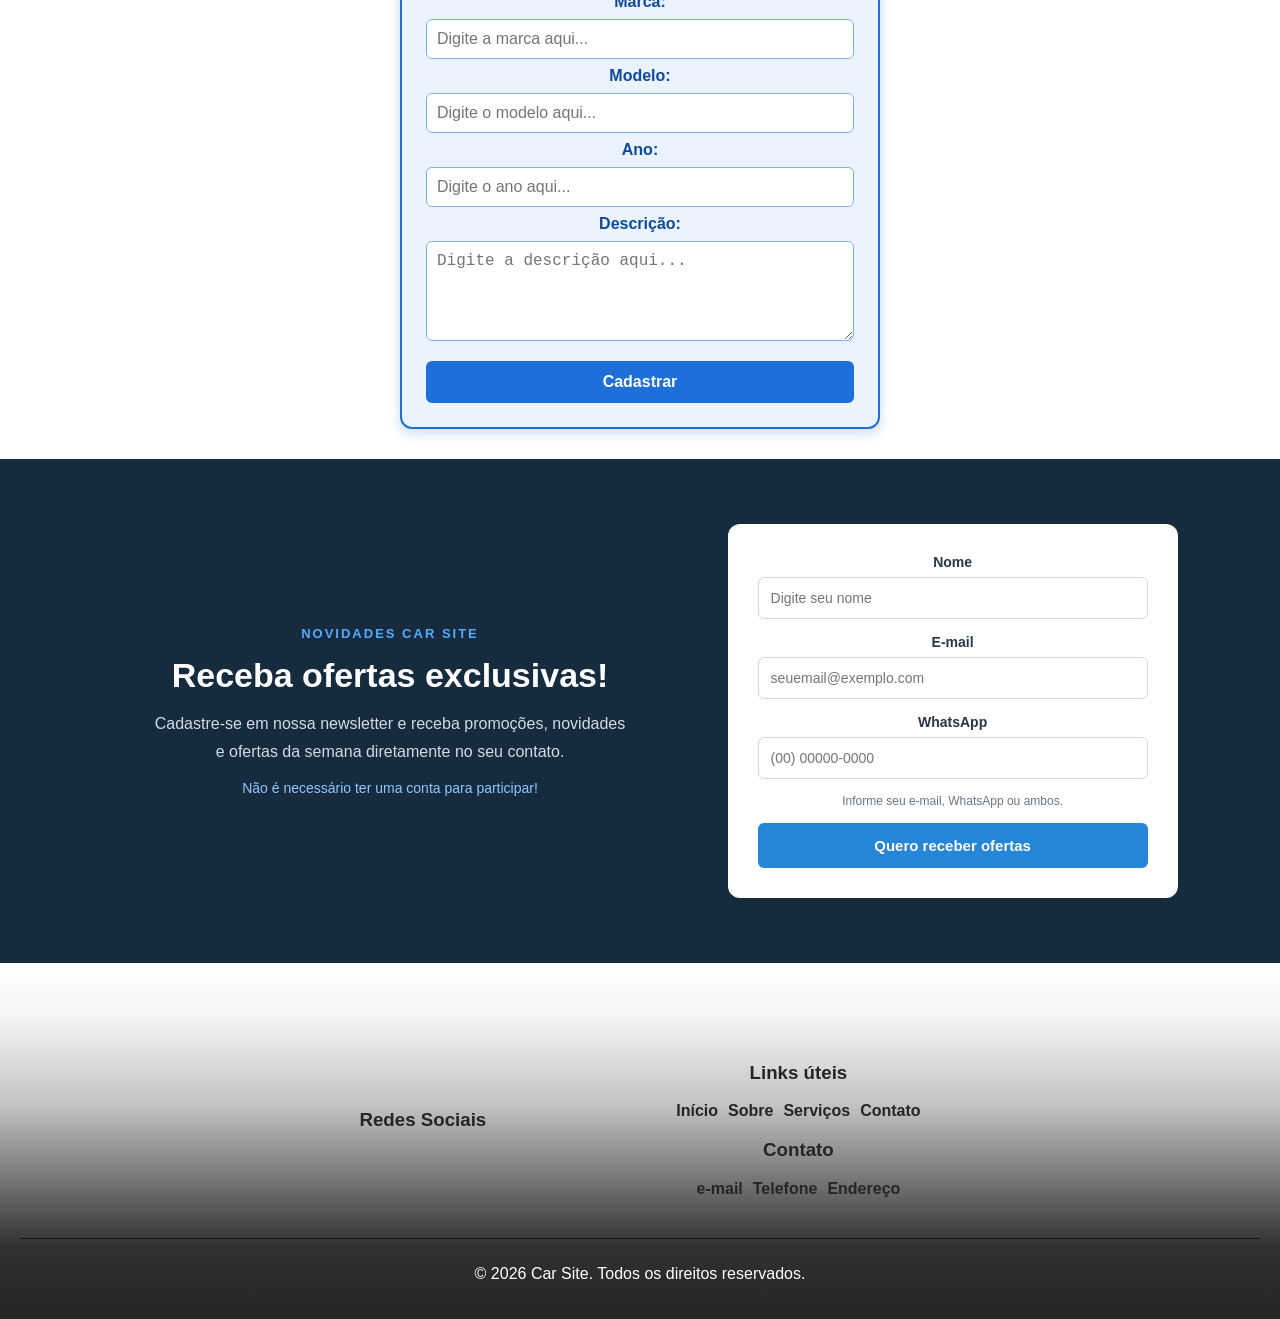
==== commit 0beb1c85: "Merge branch 'feat/sobre-nos' into develop" ====
--- a/index.html
+++ b/index.html
@@ -75,7 +75,7 @@
                     <a class="nav-link" href="#vender">Vender</a>
                     <a class="nav-link" href="#modelos">Modelos</a>
                     <a class="nav-link" href="tecnologia.html">Tecnologias</a>
-                    <a class="nav-link" href="#sobre">Sobre nós</a>
+                    <a class="nav-link" href="./sobreNos.html">Sobre nós</a>
                     <a class="nav-link" href="#contato">Contato</a>
                     <a class="nav-link" href="servico.html">Serviços</a>
                     <a class="nav-link" href="mensagens.html">Mensagens</a>
@@ -211,8 +211,6 @@
         <div class="informacoes">
 
             <div class="footer-esquerda">
-                <h3>Sobre nós</h3>
-                <p>Facilitamos a busca pelo carro ideal, <br>conectando você às melhores oportunidades.</p>
 
                 <h3>Redes Sociais</h3>
 
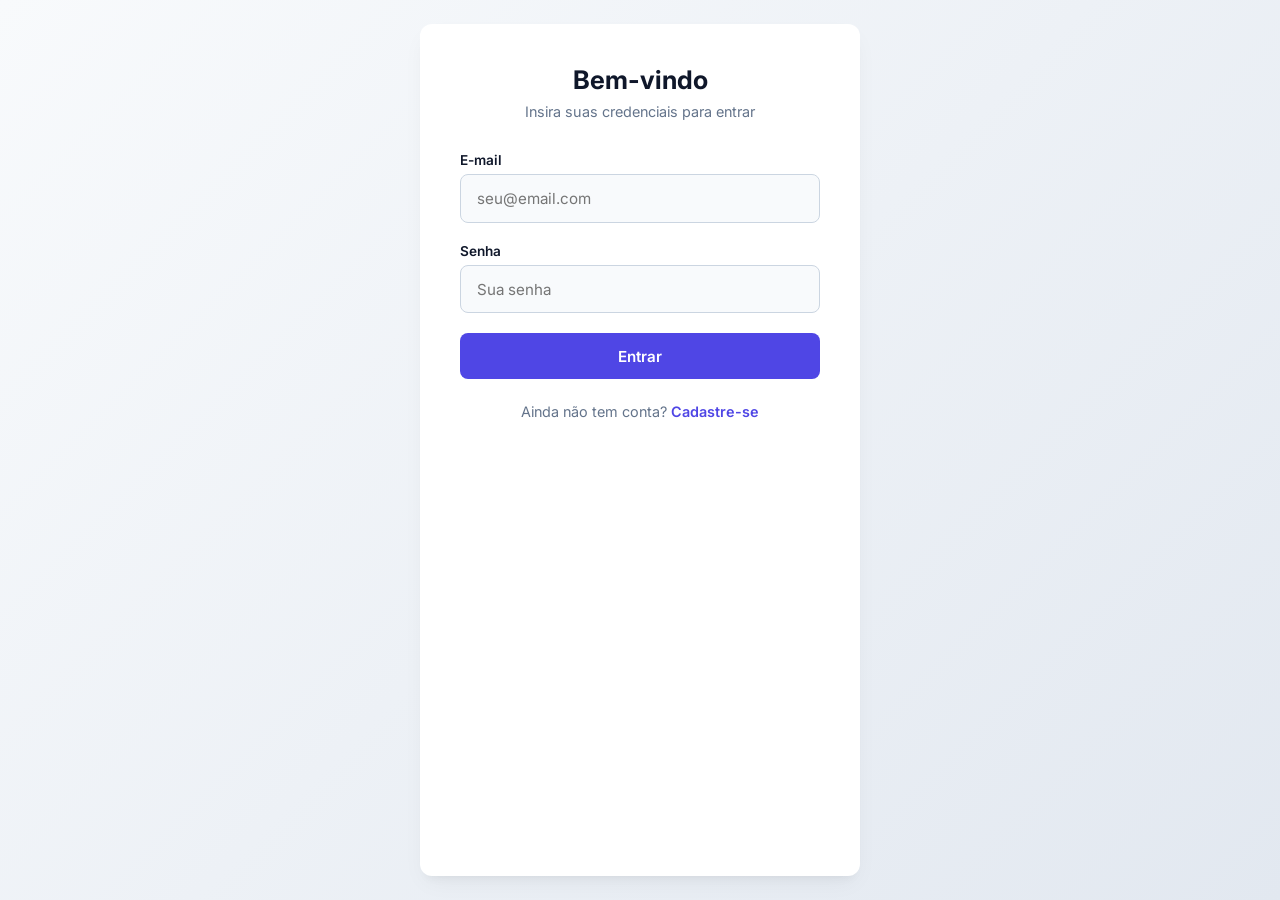
==== commit 1ccd29ff: "tela de login criada." ====
--- a/index.html
+++ b/index.html
@@ -7,266 +7,431 @@
     <meta name="description" content="Car Site - encontre seu próximo veículo.">
     <title>Car Site</title>
 
+    <!-- Fonte Inter para tipografia limpa e moderna -->
+    <link rel="preconnect" href="https://fonts.googleapis.com">
+    <link rel="preconnect" href="https://fonts.gstatic.com" crossorigin>
+    <link href="https://fonts.googleapis.com/css2?family=Inter:wght@300;400;500;600;700&display=swap" rel="stylesheet">
+
     <!-- Estilos do projeto -->
-    <link rel="stylesheet" href="base.css">
-    <link rel="stylesheet" href="css/style.css">
-    <link rel="stylesheet" href="css/filtro.css">
+    <link rel="stylesheet" href="./css/base.css">
+    <link rel="stylesheet" href="./css/style.css">
+    <link rel="stylesheet" href="./css/filtro.css">
+    <link rel="stylesheet" href="./css/login.css">
 </head>
 
 <body>
-    <!-- Criado o primeiro arquivo do projeto -->
-
-    <!-- CABECALHO: barra superior + navegacao principal -->
-    <header class="site-header">
-
-        <!-- Barra superior de informacoes -->
-        <div class="topbar">
-            <div class="header-container topbar-content">
-                <div class="topbar-left">
-                    <span>Atendimento online</span>
-                    <span class="topbar-divider" aria-hidden="true"></span>
-                    <span>Encontre o veículo ideal para você</span>
-                </div>
-
-                <div class="topbar-right">
-                    <a href="#contato">Fale conosco</a>
-                    <span class="topbar-divider" aria-hidden="true"></span>
-                    <a href="#sobre">Sobre nós</a>
-                    <span class="topbar-divider" aria-hidden="true"></span>
-                    <a href="./perfil.html">Meu perfil</a>
-                </div>
-            </div>
-        </div>
-
-        <!-- Navegacao principal -->
-        <div class="main-nav">
-            <div class="header-container nav-content">
-
-                <a class="brand" href="index.html#inicio" aria-label="Car Site - página inicial">
-                    <span class="brand-mark" aria-hidden="true">
-                        <svg viewBox="0 0 48 48" role="img">
-                            <circle cx="24" cy="24" r="21" />
-                            <path d="M8 27h5l4-8h14l5 8h4v8h-4a4 4 0 0 1-8 0h-8a4 4 0 0 1-8 0H8z" />
-                            <path d="M19 22l-3 5h16l-3-5z" />
-                            <circle cx="18" cy="35" r="2.4" />
-                            <circle cx="32" cy="35" r="2.4" />
-                        </svg>
-                    </span>
-
-                    <span class="brand-name">
-                        <strong>CAR <span>SITE</span></strong>
-                        <small>SUA PRÓXIMA CONQUISTA</small>
-                    </span>
-                </a>
-
-                <!-- Menu mobile -->
-                <input class="menu-toggle" type="checkbox" id="menu-toggle"
-                    aria-label="Abrir ou fechar menu de navegação">
-
-                <label class="menu-button" for="menu-toggle" aria-label="Abrir ou fechar menu">
-                    <span></span>
-                    <span></span>
-                    <span></span>
-                </label>
-
-                <nav class="navigation" aria-label="Menu principal">
-                    <a class="nav-link active" href="index.html">Início</a>
-                    <a class="nav-link" href="#comprar">Comprar</a>
-                    <a class="nav-link" href="#vender">Vender</a>
-                    <a class="nav-link" href="#modelos">Modelos</a>
-                    <a class="nav-link" href="tecnologia.html">Tecnologias</a>
-                    <a class="nav-link" href="./sobreNos.html">Sobre nós</a>
-                    <a class="nav-link" href="#contato">Contato</a>
-                    <a class="nav-link" href="servico.html">Serviços</a>
-                    <a class="nav-link" href="mensagens.html">Mensagens</a>
-
-                    <a class="nav-cta" href="explorar.html">EXPLORAR VEÍCULOS</a>
-                </nav>
-
-            </div>
-        </div>
-
-    </header>
-
-    <!-- Conteudo principal do site -->
-    <main id="inicio">
-
-        <section class="inicio">
-            <h1>Encontre o carro ideal para você.</h1>
-            <p>Encontre o carro ideal para você em um só lugar. Na Car Loja, trabalhamos com veículos selecionados e
-                revisados, oferecendo qualidade, segurança e confiança em cada escolha.
-            </p>
-            <img class="imagem" src="./assets/loja-carros.png">
+
+    <!-- ==========================================
+         SISTEMA DE LOGIN / CADASTRO / CONTA
+         ========================================== -->
+
+    <!-- Container de Notificações Toast -->
+    <div id="toast-container"></div>
+
+    <main class="app-container" id="app-container">
+
+        <!-- ==========================================
+             SEÇÃO 1: CADASTRO
+             ========================================== -->
+        <section id="register-section" class="card-section active">
+            <div class="header">
+                <h2>Criar Conta</h2>
+                <p>Preencha seus dados para se cadastrar</p>
+            </div>
+            <form id="register-form">
+                <div class="form-group">
+                    <label for="reg-name">Nome Completo</label>
+                    <input type="text" id="reg-name" placeholder="Ex: Ana Silva" required>
+                </div>
+                <div class="form-group">
+                    <label for="reg-email">E-mail</label>
+                    <input type="email" id="reg-email" placeholder="seu@email.com" required>
+                </div>
+                <div class="form-group">
+                    <label for="reg-password">Senha</label>
+                    <input type="password" id="reg-password" placeholder="Sua senha secreta" minlength="4" required>
+                </div>
+                <button type="submit" class="btn btn-primary">Cadastrar</button>
+            </form>
+            <div class="toggle-text">
+                Já tem uma conta? <a href="#" onclick="switchSection('login-section'); return false;">Faça Login</a>
+            </div>
         </section>
 
-        <section class="sobre" id="sobre">
-            <p class="destaque">POR QUE ESCOLHER A CAR LOJA?</p>
-            <h2>Qualidade e confiança em cada escolha.</h2>
-            <div class="beneficios">
-                <article><strong>✓</strong>
-                    <h3>Carros revisados</h3>
-                    <p>Veículos avaliados para sua segurança.</p>
-                </article>
-                <article><strong>R$</strong>
-                    <h3>Boas condições</h3>
-                    <p>Propostas que combinam com você.</p>
-                </article>
-                <article><strong>★</strong>
-                    <h3>Atendimento próximo</h3>
-                    <p>Conte com nossos especialistas.</p>
-                </article>
-                <article><strong>↔</strong>
-                    <h3>Troca facilitada</h3>
-                    <p>Avaliamos seu carro com agilidade e transparência.</p>
-                </article>
-                <article><strong>▣</strong>
-                    <h3>Documentação segura</h3>
-                    <p>Cuidamos de todos os detalhes da negociação.</p>
-                </article>
-                <article><strong>➜</strong>
-                    <h3>Test drive</h3>
-                    <p>Experimente seu próximo carro antes de decidir.</p>
-                </article>
+        <!-- ==========================================
+             SEÇÃO 2: LOGIN
+             ========================================== -->
+        <section id="login-section" class="card-section">
+            <div class="header">
+                <h2>Bem-vindo</h2>
+                <p>Insira suas credenciais para entrar</p>
+            </div>
+            <form id="login-form">
+                <div class="form-group">
+                    <label for="login-email">E-mail</label>
+                    <input type="email" id="login-email" placeholder="seu@email.com" required>
+                </div>
+                <div class="form-group">
+                    <label for="login-password">Senha</label>
+                    <input type="password" id="login-password" placeholder="Sua senha" required>
+                </div>
+                <button type="submit" class="btn btn-primary">Entrar</button>
+            </form>
+            <div class="toggle-text">
+                Ainda não tem conta? <a href="#" onclick="switchSection('register-section'); return false;">Cadastre-se</a>
             </div>
         </section>
 
-        <section class="formCadastro">
-            <h3>Cadastrar um Novo Veículo</h3>
-
-            <form id="formCadastroVeiculo">
-                <label>Imagem:</label>
-                <img src="https://midiawm1.webmotors.com.br/wp-content/uploads/2024/08/05142722/Fiat-Uno-Mille-Fire-Economy-2.webp"
-                    alt="Imagem de um carro" id="inImg">
-
-                <label for="marca">Marca:</label>
-                <input type="text" id="inMarca" name="marca" placeholder="Digite a marca aqui..." required>
-
-                <label for="modelo">Modelo:</label>
-                <input type="text" id="inModelo" name="modelo" placeholder="Digite o modelo aqui..." required>
-
-                <label for="ano">Ano:</label>
-                <input type="number" id="inAno" name="ano" placeholder="Digite o ano aqui..." required>
-
-                <label for="descricao">Descrição:</label>
-                <textarea name="descricao" id="inDescricao" placeholder="Digite a descrição aqui..."></textarea>
-
-                <button type="submit">Cadastrar</button>
+        <!-- ==========================================
+             SEÇÃO 3: DASHBOARD / GERENCIAMENTO
+             ========================================== -->
+        <section id="dashboard-section" class="card-section">
+            <div class="header">
+                <h2>Painel do Usuário</h2>
+                <p>Gerencie suas informações da conta</p>
+            </div>
+
+            <!-- Cartão Visual com Perfil -->
+            <div class="user-badge">
+                <div class="avatar" id="dash-avatar">U</div>
+                <div class="user-details">
+                    <h3 id="dash-welcome-name">Usuário</h3>
+                    <p id="dash-display-email">email@exemplo.com</p>
+                </div>
+            </div>
+
+            <!-- Formulário de Atualização -->
+            <form id="update-profile-form">
+                <div class="form-group">
+                    <label for="dash-name">Atualizar Nome de Exibição</label>
+                    <input type="text" id="dash-name" required>
+                </div>
+                <div class="form-group">
+                    <label for="dash-password">Alterar Senha</label>
+                    <input type="password" id="dash-password" placeholder="Nova senha (deixe em branco para manter)">
+                </div>
+                <button type="submit" class="btn btn-primary">Salvar Alterações</button>
             </form>
 
+            <div class="divider"></div>
+
+            <button type="button" class="btn btn-secondary" onclick="enterCarSite()">
+                Acessar Car Site
+            </button>
+
+            <div class="divider"></div>
+
+            <button type="button" class="btn btn-danger" onclick="logout()">
+                Sair da Conta
+            </button>
         </section>
 
-        <!-- NEWSLETTER -->
-        <section class="newsletter-section" id="newsletter">
-            <div class="newsletter-container">
-
-                <div class="newsletter-text">
-                    <span class="newsletter-tag">NOVIDADES CAR SITE</span>
-
-                    <h2>Receba ofertas exclusivas!</h2>
-
-                    <p>
-                        Cadastre-se em nossa newsletter e receba promoções,
-                        novidades e ofertas da semana diretamente no seu contato.
-                    </p>
-
-                    <span class="newsletter-info">
-                        Não é necessário ter uma conta para participar!
-                    </span>
-                </div>
-
-                <form class="newsletter-form">
-                    <div class="newsletter-input">
-                        <label for="newsletter-nome">Nome</label>
-                        <input type="text" id="newsletter-nome" name="nome" placeholder="Digite seu nome" required>
-                    </div>
-
-                    <div class="newsletter-input">
-                        <label for="newsletter-email">E-mail</label>
-                        <input type="email" id="newsletter-email" name="email" placeholder="seuemail@exemplo.com">
-                    </div>
-
-                    <div class="newsletter-input">
-                        <label for="newsletter-whatsapp">WhatsApp</label>
-                        <input type="tel" id="newsletter-whatsapp" name="whatsapp" placeholder="(00) 00000-0000">
-                    </div>
-
-                    <p class="newsletter-observacao">
-                        Informe seu e-mail, WhatsApp ou ambos.
-                    </p>
-
-                    <button type="button" class="newsletter-button">
-                        Quero receber ofertas
-                    </button>
+    </main>
+
+    <!-- ==========================================
+         CONTEÚDO PRINCIPAL DO CAR SITE (BLOQUEADO ATÉ LOGIN)
+         ========================================== -->
+    <div id="site-content" style="display: none;">
+
+        <!-- CABECALHO: barra superior + navegacao principal -->
+        <header class="site-header">
+
+            <!-- Barra superior de informacoes -->
+            <div class="topbar">
+                <div class="header-container topbar-content">
+                    <div class="topbar-left">
+                        <span>Atendimento online</span>
+                        <span class="topbar-divider" aria-hidden="true"></span>
+                        <span>Encontre o veículo ideal para você</span>
+                    </div>
+
+                    <div class="topbar-right">
+                        <a href="#contato">Fale conosco</a>
+                        <span class="topbar-divider" aria-hidden="true"></span>
+                        <a href="#sobre">Sobre nós</a>
+                        <span class="topbar-divider" aria-hidden="true"></span>
+                        <a href="./perfil.html">Meu perfil</a>
+                        <span class="topbar-divider" aria-hidden="true"></span>
+                        <a href="#" onclick="logout(); return false;">Sair</a>
+                    </div>
+                </div>
+            </div>
+
+            <!-- Navegacao principal -->
+            <div class="main-nav">
+                <div class="header-container nav-content">
+
+                    <a class="brand" href="index.html#inicio" aria-label="Car Site - página inicial">
+                        <span class="brand-mark" aria-hidden="true">
+                            <svg viewBox="0 0 48 48" role="img">
+                                <circle cx="24" cy="24" r="21" />
+                                <path d="M8 27h5l4-8h14l5 8h4v8h-4a4 4 0 0 1-8 0h-8a4 4 0 0 1-8 0H8z" />
+                                <path d="M19 22l-3 5h16l-3-5z" />
+                                <circle cx="18" cy="35" r="2.4" />
+                                <circle cx="32" cy="35" r="2.4" />
+                            </svg>
+                        </span>
+
+                        <span class="brand-name">
+                            <strong>CAR <span>SITE</span></strong>
+                            <small>SUA PRÓXIMA CONQUISTA</small>
+                        </span>
+                    </a>
+
+                    <!-- Menu mobile -->
+                    <input class="menu-toggle" type="checkbox" id="menu-toggle"
+                        aria-label="Abrir ou fechar menu de navegação">
+
+                    <label class="menu-button" for="menu-toggle" aria-label="Abrir ou fechar menu">
+                        <span></span>
+                        <span></span>
+                        <span></span>
+                    </label>
+
+                    <nav class="navigation" aria-label="Menu principal">
+                        <a class="nav-link active" href="index.html">Início</a>
+                        <a class="nav-link" href="#comprar">Comprar</a>
+                        <a class="nav-link" href="#vender">Vender</a>
+                        <a class="nav-link" href="#modelos">Modelos</a>
+                        <a class="nav-link" href="tecnologia.html">Tecnologias</a>
+                        <a class="nav-link" href="./sobreNos.html">Sobre nós</a>
+                        <a class="nav-link" href="#contato">Contato</a>
+                        <a class="nav-link" href="servico.html">Serviços</a>
+                        <a class="nav-link" href="mensagens.html">Mensagens</a>
+
+                        <a class="nav-cta" href="explorar.html">EXPLORAR VEÍCULOS</a>
+                    </nav>
+
+                </div>
+            </div>
+
+        </header>
+
+        <!-- Conteudo principal do site -->
+        <main id="inicio">
+
+            <section class="inicio">
+                <h1>Encontre o carro ideal para você.</h1>
+                <p>Encontre o carro ideal para você em um só lugar. Na Car Loja, trabalhamos com veículos selecionados e
+                    revisados, oferecendo qualidade, segurança e confiança em cada escolha.
+                </p>
+                <img class="imagem" src="./assets/loja-carros.png">
+            </section>
+
+            <section class="sobre" id="sobre">
+                <p class="destaque">POR QUE ESCOLHER A CAR LOJA?</p>
+                <h2>Qualidade e confiança em cada escolha.</h2>
+                <div class="beneficios">
+                    <article><strong>✓</strong>
+                        <h3>Carros revisados</h3>
+                        <p>Veículos avaliados para sua segurança.</p>
+                    </article>
+                    <article><strong>R$</strong>
+                        <h3>Boas condições</h3>
+                        <p>Propostas que combinam com você.</p>
+                    </article>
+                    <article><strong>★</strong>
+                        <h3>Atendimento próximo</h3>
+                        <p>Conte com nossos especialistas.</p>
+                    </article>
+                    <article><strong>↔</strong>
+                        <h3>Troca facilitada</h3>
+                        <p>Avaliamos seu carro com agilidade e transparência.</p>
+                    </article>
+                    <article><strong>▣</strong>
+                        <h3>Documentação segura</h3>
+                        <p>Cuidamos de todos os detalhes da negociação.</p>
+                    </article>
+                    <article><strong>➜</strong>
+                        <h3>Test drive</h3>
+                        <p>Experimente seu próximo carro antes de decidir.</p>
+                    </article>
+                </div>
+            </section>
+
+            <section class="formCadastro">
+                <h3>Cadastrar um Novo Veículo</h3>
+
+                <form id="formCadastroVeiculo">
+                    <label>Imagem:</label>
+                    <img src="https://midiawm1.webmotors.com.br/wp-content/uploads/2024/08/05142722/Fiat-Uno-Mille-Fire-Economy-2.webp"
+                        alt="Imagem de um carro" id="inImg">
+
+                    <label for="marca">Marca:</label>
+                    <input type="text" id="inMarca" name="marca" placeholder="Digite a marca aqui..." required>
+
+                    <label for="modelo">Modelo:</label>
+                    <input type="text" id="inModelo" name="modelo" placeholder="Digite o modelo aqui..." required>
+
+                    <label for="ano">Ano:</label>
+                    <input type="number" id="inAno" name="ano" placeholder="Digite o ano aqui..." required>
+
+                    <label for="descricao">Descrição:</label>
+                    <textarea name="descricao" id="inDescricao" placeholder="Digite a descrição aqui..."></textarea>
+
+                    <button type="submit">Cadastrar</button>
                 </form>
 
-            </div>
-        </section>
-
-    </main>
-
-
-    <!-- FOOTER desenvolvido pela colega -->
-    <footer>
-
-        <div class="informacoes">
-
-            <div class="footer-esquerda">
-
-                <h3>Redes Sociais</h3>
-
-                <div class="links-redes-sociais">
-                    <a href="" aria-label="Instagram">
-                        <ion-icon name="logo-instagram"></ion-icon>
-                    </a>
-
-                    <a href="" aria-label="Facebook">
-                        <ion-icon name="logo-facebook"></ion-icon>
-                    </a>
-
-                    <a href="" aria-label="LinkedIn">
-                        <ion-icon name="logo-linkedin"></ion-icon>
-                    </a>
-                </div>
-            </div>
-
-            <div class="footer-direita">
-                <h3>Links úteis</h3>
-
-                <div class="links-uteis">
-                    <a href="#">Início</a>
-                    <a href="#">Sobre</a>
-                    <a href="#">Serviços</a>
-                    <a href="#">Contato</a>
-                </div>
-
-                <h3>Contato</h3>
-
-                <div class="links-contato">
-                    <a href="#">e-mail</a>
-                    <a href="#">Telefone</a>
-                    <a href="#">Endereço</a>
-                </div>
-            </div>
-
-        </div>
-
-        <hr>
-
-        <div class="f2">
-            <div class="footer-email">
-                <p>© 2026 Car Site. Todos os direitos reservados.</p>
-            </div>
-        </div>
-
-    </footer>
-
-
-
-    <script type="module" src="./script.js"></script>
+            </section>
+
+            <!-- NEWSLETTER -->
+            <section class="newsletter-section" id="newsletter">
+                <div class="newsletter-container">
+
+                    <div class="newsletter-text">
+                        <span class="newsletter-tag">NOVIDADES CAR SITE</span>
+
+                        <h2>Receba ofertas exclusivas!</h2>
+
+                        <p>
+                            Cadastre-se em nossa newsletter e receba promoções,
+                            novidades e ofertas da semana diretamente no seu contato.
+                        </p>
+
+                        <span class="newsletter-info">
+                            Não é necessário ter uma conta para participar!
+                        </span>
+                    </div>
+
+                    <form class="newsletter-form">
+                        <div class="newsletter-input">
+                            <label for="newsletter-nome">Nome</label>
+                            <input type="text" id="newsletter-nome" name="nome" placeholder="Digite seu nome" required>
+                        </div>
+
+                        <div class="newsletter-input">
+                            <label for="newsletter-email">E-mail</label>
+                            <input type="email" id="newsletter-email" name="email" placeholder="seuemail@exemplo.com">
+                        </div>
+
+                        <div class="newsletter-input">
+                            <label for="newsletter-whatsapp">WhatsApp</label>
+                            <input type="tel" id="newsletter-whatsapp" name="whatsapp" placeholder="(00) 00000-0000">
+                        </div>
+
+                        <p class="newsletter-observacao">
+                            Informe seu e-mail, WhatsApp ou ambos.
+                        </p>
+
+                        <button type="button" class="newsletter-button">
+                            Quero receber ofertas
+                        </button>
+                    </form>
+
+                </div>
+            </section>
+
+        </main>
+
+        <!-- FOOTER desenvolvido pela colega -->
+        <footer>
+
+            <div class="informacoes">
+
+                <div class="footer-esquerda">
+
+                    <h3>Redes Sociais</h3>
+
+                    <div class="links-redes-sociais">
+                        <a href="" aria-label="Instagram">
+                            <ion-icon name="logo-instagram"></ion-icon>
+                        </a>
+
+                        <a href="" aria-label="Facebook">
+                            <ion-icon name="logo-facebook"></ion-icon>
+                        </a>
+
+                        <a href="" aria-label="LinkedIn">
+                            <ion-icon name="logo-linkedin"></ion-icon>
+                        </a>
+                    </div>
+                </div>
+
+                <div class="footer-direita">
+                    <h3>Links úteis</h3>
+
+                    <div class="links-uteis">
+                        <a href="#">Início</a>
+                        <a href="#">Sobre</a>
+                        <a href="#">Serviços</a>
+                        <a href="#">Contato</a>
+                    </div>
+
+                    <h3>Contato</h3>
+
+                    <div class="links-contato">
+                        <a href="#">e-mail</a>
+                        <a href="#">Telefone</a>
+                        <a href="#">Endereço</a>
+                    </div>
+                </div>
+
+            </div>
+
+            <hr>
+
+            <div class="f2">
+                <div class="footer-email">
+                    <p>© 2026 Car Site. Todos os direitos reservados.</p>
+                </div>
+            </div>
+
+        </footer>
+
+    </div>
+
+    <!-- ==========================================
+         LÓGICA JAVASCRIPT
+         ========================================== -->
+    <!-- Ajuste o caminho abaixo para o local real do arquivo de login (ex.: ./js/login.js) -->
+    <script src="./js/login.js"></script>
+    <script>
+        const appContainer = document.getElementById('app-container');
+        const siteContent = document.getElementById('site-content');
+
+        function setAuthenticatedView(isAuthenticated) {
+            if (isAuthenticated) {
+                appContainer.style.display = 'none';
+                siteContent.style.display = 'block';
+            } else {
+                appContainer.style.display = '';
+                siteContent.style.display = 'none';
+            }
+        }
+
+        function enterCarSite() {
+            if (typeof getCurrentUser === 'function' && getCurrentUser()) {
+                setAuthenticatedView(true);
+            }
+        }
+
+        if (typeof loadDashboard === 'function') {
+            const originalLoadDashboard = loadDashboard;
+            loadDashboard = function (user) {
+                originalLoadDashboard(user);
+                setAuthenticatedView(true);
+            };
+        }
+
+        if (typeof logout === 'function') {
+            const originalLogout = logout;
+            logout = function () {
+                originalLogout();
+                setAuthenticatedView(false);
+            };
+        }
+
+        window.addEventListener('DOMContentLoaded', () => {
+            const activeUser = typeof getCurrentUser === 'function' ? getCurrentUser() : null;
+            setAuthenticatedView(Boolean(activeUser));
+        });
+    </script>
+
+    <script type="module" src="./js/script.js"></script>
     <!-- Biblioteca de icones do footer -->
     <script type="module" src="https://unpkg.com/ionicons@7.1.0/dist/ionicons/ionicons.esm.js"></script>
     <script nomodule src="https://unpkg.com/ionicons@7.1.0/dist/ionicons/ionicons.js"></script>
-    <script type="module" src="Veiculo.js"></script>
+    <script type="module" src="./models/Veiculo.js"></script>
 
 </body>
 
--- a/css/base.css
+++ b/css/base.css
@@ -0,0 +1,268 @@
+body {
+    min-height: 100vh;
+    display: flex;
+    flex-direction: column;
+    background: #f4f8fa;
+    color: #26343d;
+    font: 16px Arial, sans-serif;
+    text-align: center;
+    padding: 0;
+    margin: 0;
+}
+
+main {
+    flex: 1;
+    background-color: white;
+}
+
+/* =========== Formulário de Cadastro =============== */
+
+.formCadastro {
+    max-width: 480px;
+    margin: 30px auto;
+    padding: 24px;
+    background-color: #eaf3ff;
+    border: 2px solid #1e6fd9;
+    border-radius: 12px;
+    font-family: Arial, Helvetica, sans-serif;
+    box-shadow: 0 4px 12px rgba(30, 111, 217, 0.25);
+}
+
+.formCadastro h3 {
+    margin: 0 0 20px;
+    text-align: center;
+    color: #0d4a9e;
+}
+
+.formCadastro form {
+    display: flex;
+    flex-direction: column;
+    gap: 8px;
+}
+
+.formCadastro label {
+    font-weight: bold;
+    color: #0d4a9e;
+}
+
+.formCadastro #inImg {
+    width: 100%;
+    max-height: 220px;
+    object-fit: cover;
+    border-radius: 8px;
+    border: 2px solid #1e6fd9;
+    margin-bottom: 8px;
+}
+
+.formCadastro input,
+.formCadastro textarea {
+    padding: 10px;
+    border: 1px solid #7fb2f0;
+    border-radius: 6px;
+    background-color: #ffffff;
+    font-size: 1rem;
+    color: #0d2b52;
+    outline: none;
+    transition: border-color 0.2s, box-shadow 0.2s;
+}
+
+.formCadastro input:focus,
+.formCadastro textarea:focus {
+    border-color: #1e6fd9;
+    box-shadow: 0 0 0 3px rgba(30, 111, 217, 0.25);
+}
+
+.formCadastro textarea {
+    min-height: 100px;
+    resize: vertical;
+}
+
+.formCadastro button {
+    margin-top: 12px;
+    padding: 12px;
+    border: none;
+    border-radius: 6px;
+    background-color: #1e6fd9;
+    color: #ffffff;
+    font-size: 1rem;
+    font-weight: bold;
+    cursor: pointer;
+    transition: background-color 0.2s;
+}
+
+.formCadastro button:hover {
+    background-color: #0d4a9e;
+}
+
+.inicio {
+    padding: 60px 20px
+}
+
+.destaque {
+    color: #159f9a;
+    font-size: 25px;
+    font-weight: bold;
+    letter-spacing: 2px
+}
+
+.inicio h1 {
+    font-size: 48px;
+    margin: 15px 0;
+    color: #20323b
+}
+
+.inicio p:not(.destaque) {
+    font-size: 20px;
+    color: #5b6b73
+}
+
+.imagem {
+    display: block;
+    width: 100%;
+    max-width: 800px;
+    margin: 35px auto 0;
+    border-radius: 10px;
+    box-shadow: 0 8px 24px #23404a26
+}
+
+.imagem:hover {
+    transform: scale(1.02);
+    box-shadow: 0 10px 22px #23404a26;
+}
+
+.sobre {
+    padding: 60px 20px;
+    border-top: 1px solid #d9e4e8
+}
+
+.sobre h2 {
+    font-size: 32px;
+    margin: 10px 0 30px;
+    color: #20323b
+}
+
+.beneficios {
+    display: grid;
+    grid-template-columns: repeat(3, 1fr);
+    gap: 18px
+}
+
+.beneficios article {
+    padding: 22px;
+    background: #fff;
+    border: 1px solid #e0eaed;
+    border-radius: 10px;
+    box-shadow: 0 4px 12px #23404a12;
+    transition: transform .25s ease, box-shadow .25s ease
+}
+
+.beneficios article:hover {
+    transform: scale(1.05);
+    box-shadow: 0 10px 22px #23404a26
+}
+
+.beneficios strong {
+    color: #159f9a;
+    font-size: 30px
+}
+
+.beneficios h3 {
+    font-size: 20px;
+    margin: 10px 0;
+    color: #26343d
+}
+
+.beneficios p {
+    margin: 0;
+    font-size: 15px;
+    line-height: 1.5;
+    color: #687980
+}
+
+footer {
+    display: flex;
+    flex-direction: column;
+    justify-content: center;
+    gap: 10px;
+    align-items: center;
+    padding: 20px;
+    color:white;
+    background: linear-gradient(
+        to bottom,
+        #ffffff 0%,
+        #f5f5f5 15%,
+        #c3c2c2 40%,
+        #303030 80%,
+        #252525 100%
+    );
+    
+}
+
+.informacoes {
+    display: flex;
+    background-color: transparent;
+    align-items: center;
+    flex-direction: row;
+    gap: 150px;
+    justify-content: center;
+    width: 100%;
+    margin-top: 40px;
+    margin-bottom: 10px;
+}
+
+.footer-esquerda, .footer-direita {
+    display: flex;
+    flex-direction: column;
+    align-items: center;
+    padding: 20px;
+    color: #252525;
+    background-color: transparent;
+     font-weight: bold;
+}
+
+a {
+    color: #252525;
+    text-decoration: none;
+    font-weight: bold;
+}
+
+hr {
+    border: none;
+    height: 1px;
+    background-color: rgb(24, 24, 24);
+    width: 100%;
+    margin: 0;
+}
+
+.links-redes-sociais {
+    display: flex;
+    gap: 10px;
+}
+
+.links-uteis {
+    display: flex;
+    gap: 10px;
+}
+
+.links-contato {
+    display: flex;
+    gap: 10px;
+}
+.card {
+    width: 250px;
+    padding: 15px;
+    border: 1px solid #ddd;
+    border-radius: 10px;
+}
+
+.card img {
+    width: 100%;
+    height: 150px;
+    object-fit: cover;
+    border-radius: 8px;
+}
+
+.lista {
+    display: flex;
+    flex-wrap: wrap;
+}
--- a/css/login.css
+++ b/css/login.css
@@ -0,0 +1,270 @@
+ /* ==========================================
+           VARIÁVEIS DE DESIGN E CSS RESET
+           ========================================== */
+        :root {
+            --primary: #4f46e5;
+            --primary-hover: #4338ca;
+            --primary-light: #e0e7ff;
+            --bg-gradient: linear-gradient(135deg, #f8fafc 0%, #e2e8f0 100%);
+            --surface: #ffffff;
+            --text-main: #0f172a;
+            --text-muted: #64748b;
+            --border: #cbd5e1;
+            --success: #10b981;
+            --error: #ef4444;
+            --radius: 12px;
+            --shadow: 0 10px 25px -5px rgba(0, 0, 0, 0.05), 0 8px 10px -6px rgba(0, 0, 0, 0.05);
+            --transition: all 0.25s ease-in-out;
+        }
+
+        * {
+            box-sizing: border-box;
+            margin: 0;
+            padding: 0;
+            font-family: 'Inter', -apple-system, BlinkMacSystemFont, sans-serif;
+        }
+
+        body {
+            background: var(--bg-gradient);
+            color: var(--text-main);
+            min-height: 100vh;
+            display: flex;
+            align-items: center;
+            justify-content: center;
+            padding: 1.5rem;
+        }
+
+        /* Container Principal */
+        .app-container {
+            width: 100%;
+            max-width: 440px;
+            background: var(--surface);
+            border-radius: var(--radius);
+            box-shadow: var(--shadow);
+            padding: 2.5rem;
+            position: relative;
+            overflow: hidden;
+            transition: var(--transition);
+        }
+
+        .app-container.wide {
+            max-width: 600px;
+        }
+
+        /* ==========================================
+           TOAST NOTIFICATIONS (MENSAGENS VISUAIS)
+           ========================================== */
+        #toast-container {
+            position: fixed;
+            top: 20px;
+            right: 20px;
+            z-index: 9999;
+            display: flex;
+            flex-direction: column;
+            gap: 10px;
+        }
+
+        .toast {
+            min-width: 280px;
+            padding: 1rem 1.25rem;
+            border-radius: var(--radius);
+            color: #fff;
+            font-weight: 500;
+            font-size: 0.9rem;
+            box-shadow: 0 10px 15px -3px rgba(0, 0, 0, 0.1);
+            display: flex;
+            align-items: center;
+            justify-content: space-between;
+            animation: slideIn 0.3s ease-out forwards;
+        }
+
+        .toast.success { background-color: var(--success); }
+        .toast.error { background-color: var(--error); }
+
+        @keyframes slideIn {
+            from { opacity: 0; transform: translateX(100%); }
+            to { opacity: 1; transform: translateX(0); }
+        }
+
+        @keyframes fadeOut {
+            from { opacity: 1; transform: translateX(0); }
+            to { opacity: 0; transform: translateX(100%); }
+        }
+
+        /* ==========================================
+           SEÇÕES E ALMANAQUE DE CARTÕES
+           ========================================== */
+        .card-section {
+            display: none;
+            opacity: 0;
+            transform: translateY(10px);
+            transition: opacity 0.3s ease, transform 0.3s ease;
+        }
+
+        .card-section.active {
+            display: block;
+            opacity: 1;
+            transform: translateY(0);
+        }
+
+        .header {
+            text-align: center;
+            margin-bottom: 2rem;
+        }
+
+        .header h2 {
+            font-size: 1.6rem;
+            font-weight: 700;
+            color: var(--text-main);
+            margin-bottom: 0.5rem;
+        }
+
+        .header p {
+            color: var(--text-muted);
+            font-size: 0.9rem;
+        }
+
+        /* ==========================================
+           FORMULÁRIOS E INPUTS
+           ========================================== */
+        .form-group {
+            margin-bottom: 1.25rem;
+            display: flex;
+            flex-direction: column;
+            text-align: left;
+        }
+
+        .form-group label {
+            font-size: 0.85rem;
+            font-weight: 600;
+            margin-bottom: 0.4rem;
+            color: var(--text-main);
+        }
+
+        .form-group input {
+            width: 100%;
+            padding: 0.85rem 1rem;
+            border: 1px solid var(--border);
+            border-radius: 8px;
+            font-size: 0.95rem;
+            outline: none;
+            transition: var(--transition);
+            background-color: #f8fafc;
+        }
+
+        .form-group input:focus {
+            border-color: var(--primary);
+            background-color: #fff;
+            box-shadow: 0 0 0 3px var(--primary-light);
+        }
+
+        /* Botões */
+        .btn {
+            width: 100%;
+            padding: 0.85rem;
+            border: none;
+            border-radius: 8px;
+            font-size: 0.95rem;
+            font-weight: 600;
+            cursor: pointer;
+            transition: var(--transition);
+            display: flex;
+            align-items: center;
+            justify-content: center;
+            gap: 8px;
+        }
+
+        .btn-primary {
+            background-color: var(--primary);
+            color: #ffffff;
+        }
+
+        .btn-primary:hover {
+            background-color: var(--primary-hover);
+        }
+
+        .btn-secondary {
+            background-color: #f1f5f9;
+            color: var(--text-main);
+        }
+
+        .btn-secondary:hover {
+            background-color: #e2e8f0;
+        }
+
+        .btn-danger {
+            background-color: #fee2e2;
+            color: var(--error);
+        }
+
+        .btn-danger:hover {
+            background-color: #fca5a5;
+            color: #7f1d1d;
+        }
+
+        .toggle-text {
+            text-align: center;
+            margin-top: 1.5rem;
+            font-size: 0.9rem;
+            color: var(--text-muted);
+        }
+
+        .toggle-text a {
+            color: var(--primary);
+            text-decoration: none;
+            font-weight: 600;
+        }
+
+        .toggle-text a:hover {
+            text-decoration: underline;
+        }
+
+        /* ==========================================
+           DASHBOARD / ÁREA DO USUÁRIO
+           ========================================== */
+        .user-badge {
+            background-color: var(--primary-light);
+            color: var(--primary);
+            padding: 1.25rem;
+            border-radius: var(--radius);
+            margin-bottom: 1.5rem;
+            display: flex;
+            align-items: center;
+            gap: 1rem;
+        }
+
+        .avatar {
+            width: 50px;
+            height: 50px;
+            border-radius: 50%;
+            background-color: var(--primary);
+            color: #fff;
+            display: flex;
+            align-items: center;
+            justify-content: center;
+            font-size: 1.3rem;
+            font-weight: 700;
+            text-transform: uppercase;
+        }
+
+        .user-details h3 {
+            font-size: 1.1rem;
+            font-weight: 600;
+        }
+
+        .user-details p {
+            font-size: 0.85rem;
+            opacity: 0.8;
+        }
+
+        .dashboard-actions {
+            margin-top: 2rem;
+            border-top: 1px solid #f1f5f9;
+            padding-top: 1.5rem;
+        }
+
+        .divider {
+            height: 1px;
+            background-color: #e2e8f0;
+            margin: 1.5rem 0;
+        }
